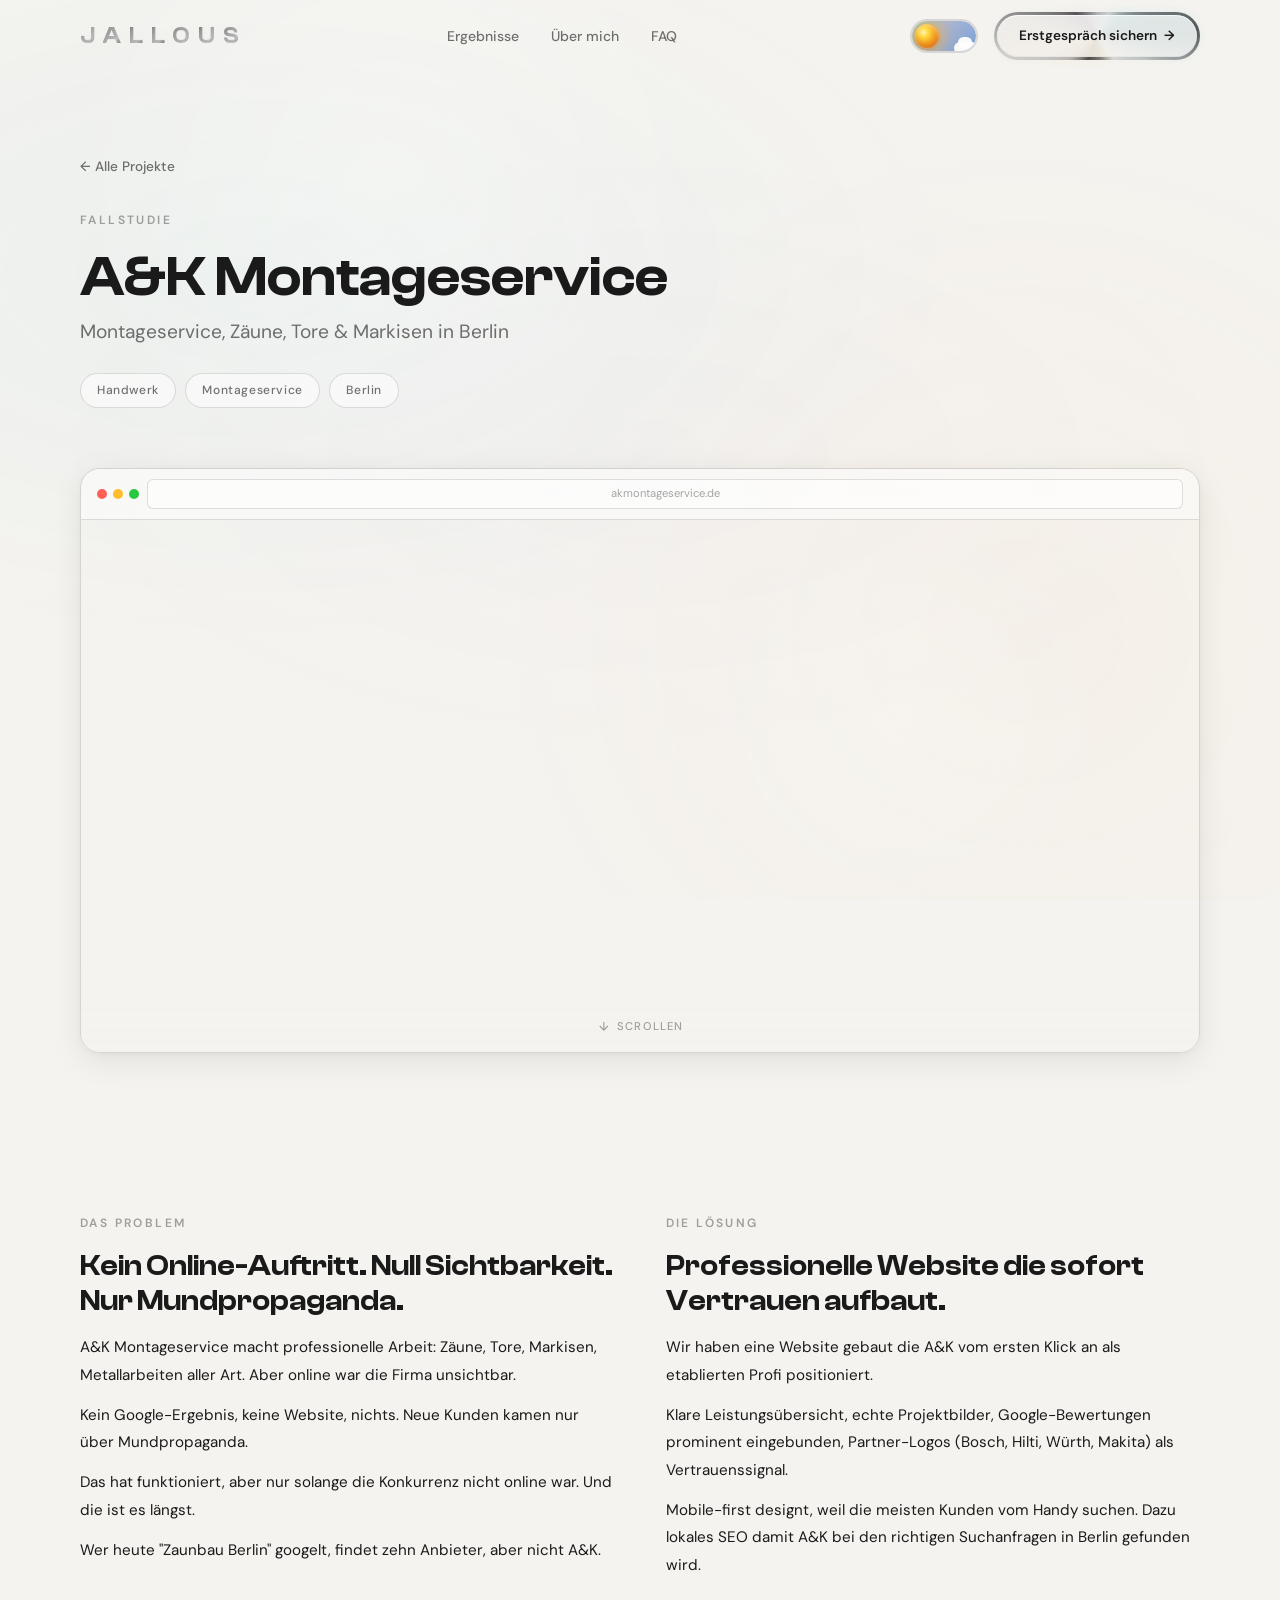
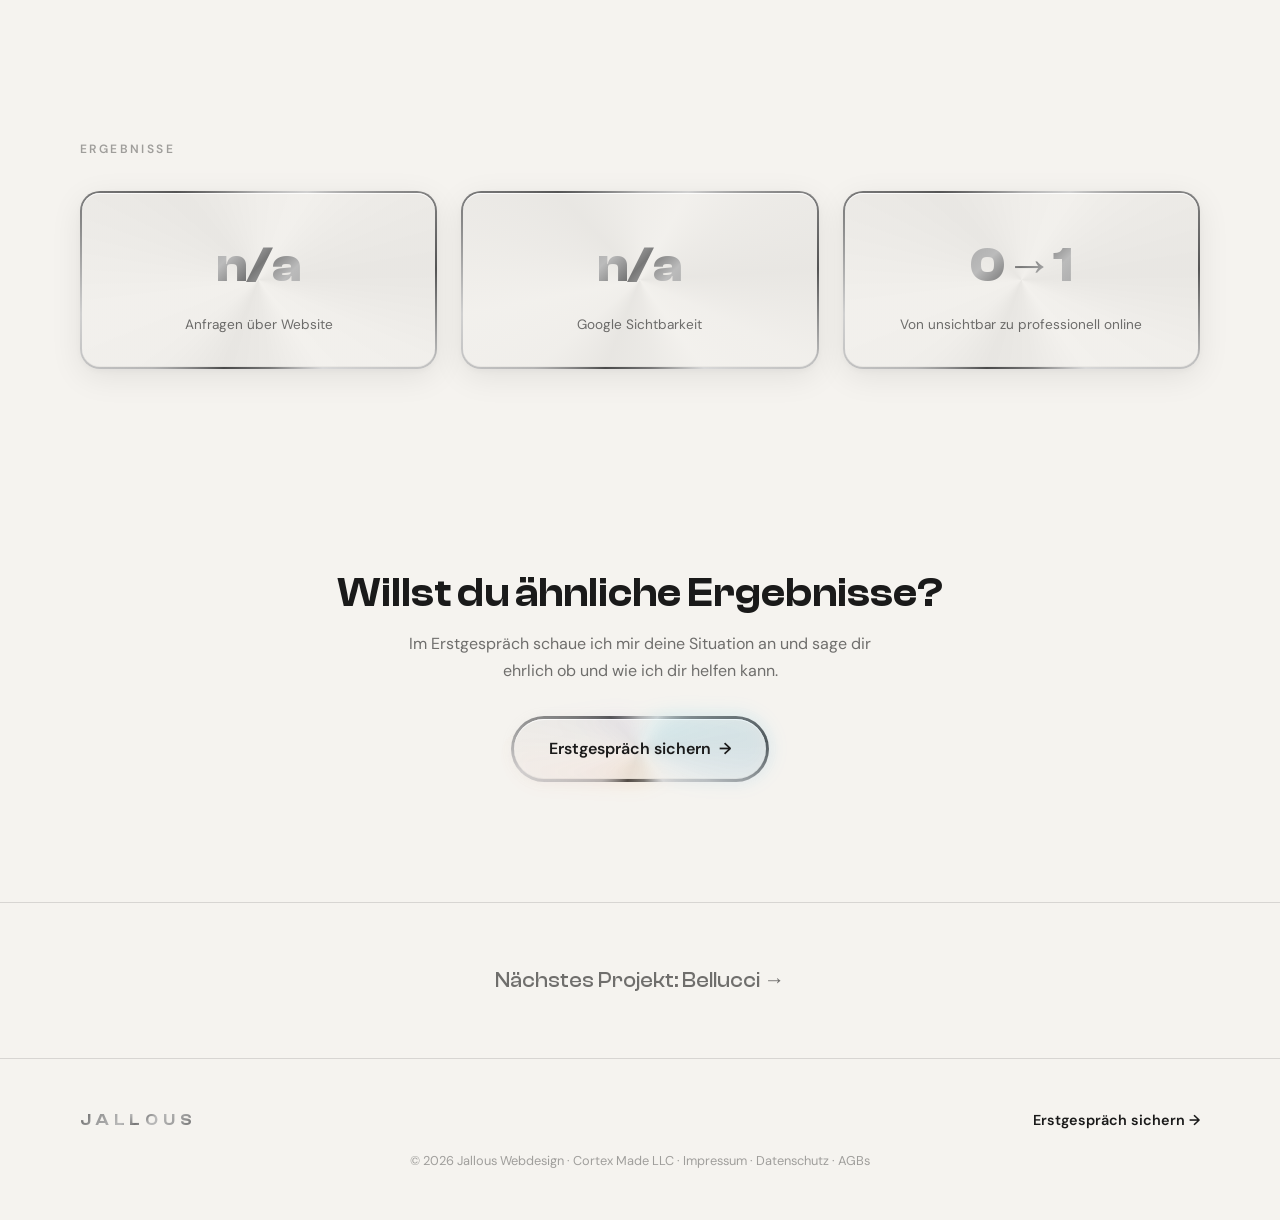
==== projekte/ak-montageservice.html @ bf0992ba "Improve project pages: chrome KPI cards, count-up animations, proof section, A&K project - Add chrom" ====
<!DOCTYPE html>
<html lang="de" data-theme="light">
<head>
<meta charset="UTF-8">
<meta name="viewport" content="width=device-width, initial-scale=1.0">
<title>A&K Montageservice — Fallstudie | Jallous Webdesign</title>
<meta name="description" content="Wie wir für einen Montageservice in Berlin eine professionelle Website gebaut haben die sofort Vertrauen aufbaut — Zäune, Tore & Markisen.">
<meta name="robots" content="index, follow">
<link rel="icon" type="image/png" sizes="64x64" href="../logos/favicon-64.png">
<link rel="icon" type="image/png" sizes="32x32" href="../logos/favicon-32.png">
<link rel="preconnect" href="https://fonts.googleapis.com">
<link rel="preconnect" href="https://fonts.gstatic.com" crossorigin>
<link href="https://fonts.googleapis.com/css2?family=DM+Sans:ital,opsz,wght@0,9..40,300;0,9..40,400;0,9..40,500;0,9..40,600;0,9..40,700;1,9..40,400&display=swap" rel="stylesheet">
<link rel="stylesheet" href="../css/shared.css">
<link rel="stylesheet" href="../css/projekt-detail.css">
</head>
<body>

<!-- NAVIGATION -->
<nav class="nav" id="nav">
  <div class="nav-inner">
    <a href="/" class="nav-logo"><span class="logo-letter">J</span><span class="logo-letter">A</span><span class="logo-letter">L</span><span class="logo-letter">L</span><span class="logo-letter">O</span><span class="logo-letter">U</span><span class="logo-letter">S</span></a>
    <ul class="nav-links" id="navLinks">
      <li><a href="/#ergebnisse" onclick="closeMenu()">Ergebnisse</a></li>
      <li><a href="/#ueber-mich" onclick="closeMenu()">Über mich</a></li>
      <li><a href="/#faq" onclick="closeMenu()">FAQ</a></li>
      <li><a href="/#bewerbung" class="nav-cta-mobile" onclick="closeMenu()">Erstgespräch sichern <span class="btn-arrow">→</span></a></li>
    </ul>
    <div class="nav-right">
      <button class="theme-toggle" id="themeToggle" aria-label="Farbschema wechseln">
        <span class="toggle-track"></span>
        <span class="toggle-clouds"></span>
        <span class="toggle-stars"></span>
        <span class="toggle-star-extra"></span>
        <span class="toggle-knob">
          <span class="toggle-crater"></span>
          <span class="toggle-crater"></span>
          <span class="toggle-crater"></span>
        </span>
      </button>
      <a href="/#bewerbung" class="nav-cta nav-cta-desktop">Erstgespräch sichern <span class="btn-arrow">→</span></a>
      <button class="nav-hamburger" id="navHamburger" aria-label="Menü öffnen">
        <span></span><span></span><span></span>
      </button>
    </div>
  </div>
</nav>

<!-- PROJEKT HERO -->
<section class="projekt-hero">
  <div class="container">
    <a href="/#ergebnisse" class="back-link">← Alle Projekte</a>
    <div class="section-label">FALLSTUDIE</div>
    <h1>A&K Montageservice</h1>
    <p class="projekt-subtitle">Montageservice, Zäune, Tore & Markisen in Berlin</p>
    <div class="projekt-meta">
      <span class="meta-tag">Handwerk</span>
      <span class="meta-tag">Montageservice</span>
      <span class="meta-tag">Berlin</span>
    </div>
  </div>
</section>

<!-- HERO IMAGE -->
<section class="projekt-image-hero">
  <div class="container">
    <div class="website-preview">
      <div class="preview-browser-bar">
        <div class="preview-dots">
          <span class="preview-dot"></span>
          <span class="preview-dot"></span>
          <span class="preview-dot"></span>
        </div>
        <div class="preview-url-bar">akmontageservice.de</div>
      </div>
      <div class="preview-iframe-wrap">
        <iframe src="https://www.akmontageservice.de/" sandbox="allow-scripts allow-same-origin" loading="lazy" title="A&K Montageservice Website Vorschau"></iframe>
      </div>
      <span class="preview-scroll-hint">
        <svg viewBox="0 0 24 24" fill="none" stroke="currentColor" stroke-width="2"><path d="M12 5v14M19 12l-7 7-7-7"/></svg>
        Scrollen
      </span>
    </div>

    <!-- Mobile: Screenshot + Tap to open -->
    <div class="website-preview-mobile" id="mobilePreview">
      <img src="../projects/projekt-11.webp" alt="A&K Montageservice Website Vorschau">
      <div class="preview-mobile-hint" id="mobileHint">
        <svg viewBox="0 0 24 24" fill="none" stroke="currentColor" stroke-width="2"><circle cx="12" cy="12" r="10"/><path d="M12 8v8M8 12h8"/></svg>
        <span>Website ansehen</span>
      </div>
    </div>
  </div>
</section>

<!-- Fullscreen Preview Modal -->
<div class="preview-modal" id="previewModal">
  <div class="preview-modal-bar">
    <div></div>
    <span class="preview-modal-url">akmontageservice.de</span>
    <button class="preview-modal-close" id="modalClose">✕</button>
  </div>
  <iframe id="modalIframe" sandbox="allow-scripts allow-same-origin" title="A&K Montageservice Website"></iframe>
</div>

<!-- CASE STUDY: PROBLEM & LÖSUNG -->
<section class="projekt-case-study">
  <div class="container">
    <div class="case-grid">
      <div class="case-block reveal">
        <div class="section-label">DAS PROBLEM</div>
        <h2>Kein Online-Auftritt. Null Sichtbarkeit. Nur Mundpropaganda.</h2>
        <p>A&K Montageservice macht professionelle Arbeit: Zäune, Tore, Markisen, Metallarbeiten aller Art. Aber online war die Firma unsichtbar.</p>
        <p>Kein Google-Ergebnis, keine Website, nichts. Neue Kunden kamen nur über Mundpropaganda.</p>
        <p>Das hat funktioniert, aber nur solange die Konkurrenz nicht online war. Und die ist es längst.</p>
        <p>Wer heute "Zaunbau Berlin" googelt, findet zehn Anbieter, aber nicht A&K.</p>
      </div>
      <div class="case-block reveal reveal-delay-1">
        <div class="section-label">DIE LÖSUNG</div>
        <h2>Professionelle Website die sofort Vertrauen aufbaut.</h2>
        <p>Wir haben eine Website gebaut die A&K vom ersten Klick an als etablierten Profi positioniert.</p>
        <p>Klare Leistungsübersicht, echte Projektbilder, Google-Bewertungen prominent eingebunden, Partner-Logos (Bosch, Hilti, Würth, Makita) als Vertrauenssignal.</p>
        <p>Mobile-first designt, weil die meisten Kunden vom Handy suchen. Dazu lokales SEO damit A&K bei den richtigen Suchanfragen in Berlin gefunden wird.</p>
      </div>
    </div>
  </div>
</section>

<!-- ERGEBNISSE / KPIs -->
<section class="projekt-results">
  <div class="container">
    <div class="section-label">ERGEBNISSE</div>
    <div class="results-grid">
      <div class="result-card glass reveal">
        <span class="result-number chrome-text">n/a</span>
        <span class="result-label">Anfragen über Website</span>
      </div>
      <div class="result-card glass reveal reveal-delay-1">
        <span class="result-number chrome-text">n/a</span>
        <span class="result-label">Google Sichtbarkeit</span>
      </div>
      <div class="result-card glass reveal reveal-delay-2">
        <span class="result-number chrome-text">0→1</span>
        <span class="result-label">Von unsichtbar zu professionell online</span>
      </div>
    </div>
  </div>
</section>

<!-- CTA -->
<section class="projekt-cta">
  <div class="container">
    <h2 class="reveal">Willst du ähnliche Ergebnisse?</h2>
    <p class="reveal reveal-delay-1">Im Erstgespräch schaue ich mir deine Situation an und sage dir ehrlich ob und wie ich dir helfen kann.</p>
    <a href="/#bewerbung" class="btn-primary reveal reveal-delay-2">Erstgespräch sichern <span class="btn-arrow">→</span></a>
  </div>
</section>

<!-- NÄCHSTES PROJEKT -->
<div class="projekt-nav">
  <div class="container">
    <a href="bellucci.html" class="projekt-nav-link">Nächstes Projekt: Bellucci →</a>
  </div>
</div>

<!-- FOOTER -->
<footer class="footer">
  <div class="container">
    <div class="footer-inner">
      <a href="/" class="footer-logo">JALLOUS</a>
      <a href="/#bewerbung" class="footer-cta">Erstgespräch sichern <span class="btn-arrow">→</span></a>
    </div>
    <div class="footer-legal">
      © 2026 Jallous Webdesign · Cortex Made LLC · <a href="#">Impressum</a> · <a href="#">Datenschutz</a> · <a href="#">AGBs</a>
    </div>
  </div>
</footer>

<script>
/* Mobile preview: show hint after 2s, open fullscreen modal on tap */
(function() {
  var hint = document.getElementById('mobileHint');
  var mobilePreview = document.getElementById('mobilePreview');
  var modal = document.getElementById('previewModal');
  var modalIframe = document.getElementById('modalIframe');
  var modalClose = document.getElementById('modalClose');
  var iframeSrc = 'https://www.akmontageservice.de/';

  if (hint) {
    setTimeout(function() {
      hint.classList.add('visible');
    }, 2000);
  }

  if (mobilePreview) {
    mobilePreview.addEventListener('click', function() {
      modalIframe.src = iframeSrc;
      modal.classList.add('active');
      document.body.style.overflow = 'hidden';
    });
  }

  if (modalClose) {
    modalClose.addEventListener('click', function() {
      modal.classList.remove('active');
      document.body.style.overflow = '';
      modalIframe.src = '';
    });
  }
})();
</script>
<script src="../js/shared.js"></script>
</body>
</html>
---- css/shared.css ----
/* ═══════════════════════════════════════════════
   CLASH DISPLAY FONT
   ═══════════════════════════════════════════════ */
@font-face {
  font-family: 'ClashDisplay';
  src: url('../ClashDisplay_Complete/Fonts/WEB/fonts/ClashDisplay-Variable.woff2') format('woff2');
  font-weight: 200 700;
  font-display: swap;
  font-style: normal;
}

/* ═══════════════════════════════════════════════
   LIQUID CHROME @PROPERTY (for animated conic-gradient)
   ═══════════════════════════════════════════════ */
@property --chrome-angle {
  syntax: '<angle>';
  initial-value: 0deg;
  inherits: false;
}

@keyframes chrome-border-rotate {
  0% { --chrome-angle: 0deg; }
  100% { --chrome-angle: 360deg; }
}

/* ═══════════════════════════════════════════════
   CSS CUSTOM PROPERTIES — LIGHT MODE (DEFAULT)
   ═══════════════════════════════════════════════ */
:root {
  --font-display: 'ClashDisplay', sans-serif;
  --font-body: 'DM Sans', sans-serif;

  --container-max: 1200px;
  --container-padding: clamp(20px, 5vw, 40px);
  --section-padding: clamp(80px, 12vw, 140px);
  --card-radius: 20px;
  --nav-height: 72px;

  --ease-out-expo: cubic-bezier(0.16, 1, 0.3, 1);

  /* Light mode colors */
  --bg-primary: #f5f3ef;
  --bg-secondary: #eceae5;
  --glass-bg: rgba(255,255,255,0.5);
  --glass-bg-hover: rgba(255,255,255,0.7);
  --glass-border: rgba(0,0,0,0.12);
  --glass-border-strong: rgba(0,0,0,0.22);
  --glass-shadow: rgba(0,0,0,0.06);
  --text-primary: #1a1a1a;
  --text-secondary: rgba(0,0,0,0.55);
  --text-muted: rgba(0,0,0,0.35);
  --chrome-gradient: linear-gradient(135deg, #444 0%, #888 20%, #bbb 40%, #666 50%, #bbb 60%, #888 80%, #444 100%);
  --chrome-text-gradient: linear-gradient(135deg, #555 0%, #999 20%, #bbb 40%, #777 50%, #bbb 60%, #999 80%, #555 100%);
  --blur-amount: 20px;
  --card-shadow: 0 8px 32px rgba(0,0,0,0.08), 0 2px 8px rgba(0,0,0,0.04);
  --card-shadow-hover: 0 16px 48px rgba(0,0,0,0.12), 0 4px 12px rgba(0,0,0,0.06);
  --inset-glow: inset 0 1px 0 rgba(255,255,255,0.8), inset 0 -1px 0 rgba(0,0,0,0.04);
  --theme-icon: "☀️";
  --progress-bg: rgba(0,0,0,0.08);
  --progress-fill: linear-gradient(90deg, #555, #999);
  --faq-hover: rgba(0,0,0,0.02);
}

/* ═══════════════════════════════════════════════
   DARK MODE
   ═══════════════════════════════════════════════ */
[data-theme="dark"] {
  --bg-primary: #0a0a0a;
  --bg-secondary: #111;
  --glass-bg: rgba(255,255,255,0.05);
  --glass-bg-hover: rgba(255,255,255,0.09);
  --glass-border: rgba(255,255,255,0.1);
  --glass-border-strong: rgba(255,255,255,0.18);
  --glass-shadow: rgba(0,0,0,0.3);
  --text-primary: #e8e8e8;
  --text-secondary: rgba(255,255,255,0.5);
  --text-muted: rgba(255,255,255,0.45);
  --chrome-gradient: linear-gradient(135deg, #2a2a2a 0%, #555 15%, #888 25%, #ccc 35%, #fff 50%, #ccc 65%, #888 75%, #555 85%, #2a2a2a 100%);
  --chrome-text-gradient: linear-gradient(135deg, #666 0%, #ccc 20%, #fff 40%, #999 50%, #fff 60%, #ccc 80%, #666 100%);
  --blur-amount: 24px;
  --card-shadow: 0 8px 32px rgba(0,0,0,0.4), 0 2px 8px rgba(0,0,0,0.2);
  --card-shadow-hover: 0 16px 48px rgba(0,0,0,0.5), 0 4px 12px rgba(0,0,0,0.3);
  --inset-glow: inset 0 1px 0 rgba(255,255,255,0.08), inset 0 -1px 0 rgba(0,0,0,0.2);
  --progress-bg: rgba(255,255,255,0.08);
  --progress-fill: linear-gradient(90deg, #888, #ddd);
  --faq-hover: rgba(255,255,255,0.02);
}

@media (prefers-color-scheme: dark) {
  html:not([data-theme="light"]) {
    --bg-primary: #0a0a0a;
    --bg-secondary: #111;
    --glass-bg: rgba(255,255,255,0.05);
    --glass-bg-hover: rgba(255,255,255,0.09);
    --glass-border: rgba(255,255,255,0.1);
    --glass-border-strong: rgba(255,255,255,0.18);
    --glass-shadow: rgba(0,0,0,0.3);
    --text-primary: #e8e8e8;
    --text-secondary: rgba(255,255,255,0.5);
    --text-muted: rgba(255,255,255,0.45);
      --chrome-gradient: linear-gradient(135deg, #2a2a2a 0%, #555 15%, #888 25%, #ccc 35%, #fff 50%, #ccc 65%, #888 75%, #555 85%, #2a2a2a 100%);
    --chrome-text-gradient: linear-gradient(135deg, #666 0%, #ccc 20%, #fff 40%, #999 50%, #fff 60%, #ccc 80%, #666 100%);
    --blur-amount: 24px;
    --card-shadow: 0 8px 32px rgba(0,0,0,0.4), 0 2px 8px rgba(0,0,0,0.2);
    --card-shadow-hover: 0 16px 48px rgba(0,0,0,0.5), 0 4px 12px rgba(0,0,0,0.3);
    --inset-glow: inset 0 1px 0 rgba(255,255,255,0.08), inset 0 -1px 0 rgba(0,0,0,0.2);
    --progress-bg: rgba(255,255,255,0.08);
    --progress-fill: linear-gradient(90deg, #888, #ddd);
    --faq-hover: rgba(255,255,255,0.02);
  }
}

/* ═══════════════════════════════════════════════
   RESET & BASE
   ═══════════════════════════════════════════════ */
*, *::before, *::after { box-sizing: border-box; margin: 0; padding: 0; }

html {
  scroll-behavior: smooth;
  -webkit-text-size-adjust: 100%;
}

@media (prefers-reduced-motion: reduce) {
  html { scroll-behavior: auto; }
  /* Only disable scroll-reveal transitions, keep decorative animations */
  .reveal {
    transition-duration: 0.01ms !important;
  }
}

body {
  font-family: var(--font-body);
  font-weight: 400;
  font-size: 1rem;
  line-height: 1.7;
  color: var(--text-primary);
  background: var(--bg-primary);
  overflow-x: hidden;
  -webkit-font-smoothing: antialiased;
  -moz-osx-font-smoothing: grayscale;
}

/* ═══════════════════════════════════════════════
   BACKGROUND TEXTURE — Soft 3D Organic Waves
   ═══════════════════════════════════════════════ */
body::before {
  content: '';
  position: fixed;
  inset: 0;
  z-index: -2;
  background:
    radial-gradient(ellipse 80% 60% at 20% 30%, rgba(0,180,220,0.04) 0%, transparent 70%),
    radial-gradient(ellipse 60% 80% at 80% 70%, rgba(255,160,50,0.03) 0%, transparent 70%),
    radial-gradient(ellipse 70% 50% at 50% 50%, rgba(180,140,255,0.02) 0%, transparent 70%);
  pointer-events: none;
}

body::after {
  content: '';
  position: fixed;
  inset: 0;
  z-index: -1;
  background:
    radial-gradient(circle 600px at 30% 20%, rgba(255,255,255,0.3) 0%, transparent 60%),
    radial-gradient(circle 400px at 70% 80%, rgba(255,255,255,0.2) 0%, transparent 60%);
  pointer-events: none;
}

[data-theme="dark"] body::before {
  background:
    radial-gradient(ellipse 80% 60% at 20% 30%, rgba(0,212,255,0.06) 0%, transparent 70%),
    radial-gradient(ellipse 60% 80% at 80% 70%, rgba(255,140,0,0.04) 0%, transparent 70%),
    radial-gradient(ellipse 70% 50% at 50% 50%, rgba(0,255,170,0.02) 0%, transparent 70%);
}

[data-theme="dark"] body::after {
  background:
    radial-gradient(circle 500px at 30% 20%, rgba(255,255,255,0.01) 0%, transparent 60%),
    radial-gradient(circle 300px at 70% 80%, rgba(255,255,255,0.008) 0%, transparent 60%);
}

/* ═══════════════════════════════════════════════
   UTILITY CLASSES
   ═══════════════════════════════════════════════ */
.container {
  max-width: var(--container-max);
  margin: 0 auto;
  padding: 0 var(--container-padding);
  width: 100%;
}

.section-label {
  font-family: var(--font-body);
  font-size: 0.75rem;
  font-weight: 600;
  letter-spacing: 0.2em;
  text-transform: uppercase;
  color: var(--text-muted);
  margin-bottom: 1rem;
}

.section-headline {
  font-family: var(--font-display);
  font-weight: 600;
  font-size: clamp(1.8rem, 4vw, 3rem);
  line-height: 1.15;
  color: var(--text-primary);
  margin-bottom: 1.5rem;
}

/* ═══════════════════════════════════════════════
   GLASS ELEMENTS
   ═══════════════════════════════════════════════ */
.glass {
  background: var(--glass-bg);
  backdrop-filter: blur(var(--blur-amount));
  -webkit-backdrop-filter: blur(var(--blur-amount));
  border: 2px solid var(--glass-border);
  border-radius: var(--card-radius);
  box-shadow: var(--card-shadow), var(--inset-glow);
  position: relative;
  overflow: hidden;
}

.glass:hover {
  background: var(--glass-bg-hover);
  border-color: var(--glass-border-strong);
  box-shadow: var(--card-shadow-hover), var(--inset-glow);
}


/* Chrome text gradient */
.chrome-text {
  background: var(--chrome-text-gradient);
  -webkit-background-clip: text;
  -webkit-text-fill-color: transparent;
  background-clip: text;
}

/* ═══════════════════════════════════════════════
   SCROLL ANIMATIONS
   ═══════════════════════════════════════════════ */
.reveal {
  opacity: 0;
  transform: translateY(30px);
  transition: opacity 0.7s var(--ease-out-expo), transform 0.7s var(--ease-out-expo);
}

.reveal.visible {
  opacity: 1;
  transform: translateY(0);
}

.reveal-delay-1 { transition-delay: 0.1s; }
.reveal-delay-2 { transition-delay: 0.2s; }
.reveal-delay-3 { transition-delay: 0.3s; }
.reveal-delay-4 { transition-delay: 0.4s; }
.reveal-delay-5 { transition-delay: 0.5s; }

/* ═══════════════════════════════════════════════
   NAVIGATION
   ═══════════════════════════════════════════════ */
.nav {
  position: fixed;
  top: 0;
  left: 0;
  right: 0;
  z-index: 1000;
  height: var(--nav-height);
  display: flex;
  align-items: center;
  transition: background 0.3s, border-color 0.3s, backdrop-filter 0.3s;
}

.nav.scrolled {
  background: var(--glass-bg);
  backdrop-filter: blur(var(--blur-amount));
  -webkit-backdrop-filter: blur(var(--blur-amount));
  border-bottom: 1px solid var(--glass-border);
  box-shadow: 0 2px 20px var(--glass-shadow);
}

.nav-inner {
  max-width: var(--container-max);
  margin: 0 auto;
  padding: 0 var(--container-padding);
  width: 100%;
  display: flex;
  align-items: center;
  justify-content: space-between;
}

.nav-logo {
  font-family: var(--font-display);
  font-weight: 600;
  font-size: 1.4rem;
  letter-spacing: 0.35em;
  text-decoration: none;
  flex-shrink: 0;
  transition: transform 0.4s ease, filter 0.4s ease;
}

.nav-logo:hover {
  transform: scale(1.05);
}

.logo-letter {
  display: inline-block;
  background: var(--chrome-text-gradient);
  -webkit-background-clip: text;
  -webkit-text-fill-color: transparent;
  background-clip: text;
  background-size: 200% 100%;
  animation: letter-reveal 0.6s ease forwards, logo-shimmer 6s ease-in-out infinite;
  opacity: 0;
  transition: filter 0.4s ease;
}

.nav-logo:hover .logo-letter {
  filter: contrast(1.5) brightness(0.7);
}

.logo-letter:nth-child(1) { animation-delay: 0.1s, 0s; }
.logo-letter:nth-child(2) { animation-delay: 0.15s, 0s; }
.logo-letter:nth-child(3) { animation-delay: 0.2s, 0s; }
.logo-letter:nth-child(4) { animation-delay: 0.25s, 0s; }
.logo-letter:nth-child(5) { animation-delay: 0.3s, 0s; }
.logo-letter:nth-child(6) { animation-delay: 0.35s, 0s; }
.logo-letter:nth-child(7) { animation-delay: 0.4s, 0s; }

@keyframes letter-reveal {
  to {
    opacity: 1;
  }
}

@keyframes logo-shimmer {
  0%, 100% {
    background-position: 0% 50%;
  }
  50% {
    background-position: 100% 50%;
  }
}

.nav-links {
  display: flex;
  align-items: center;
  gap: 2rem;
  list-style: none;
}

.nav-links a {
  font-size: 0.875rem;
  font-weight: 500;
  color: var(--text-secondary);
  text-decoration: none;
  transition: color 0.3s;
  white-space: nowrap;
}

.nav-links a:hover {
  color: var(--text-primary);
}

.nav-right {
  display: flex;
  align-items: center;
  gap: 1rem;
  flex-shrink: 0;
}

/* ── Day/Night Scene Toggle ── */
.theme-toggle {
  position: relative;
  width: 68px;
  height: 34px;
  border-radius: 999px;
  border: 2px solid rgba(0,0,0,0.1);
  cursor: pointer;
  overflow: hidden;
  padding: 0;
  flex-shrink: 0;
  transition: border-color 0.5s;
}

/* Track background — day sky */
.theme-toggle .toggle-track {
  position: absolute;
  inset: 0;
  border-radius: 999px;
  background: linear-gradient(135deg, #87CEEB 0%, #a8b8d8 40%, #7b9fd4 100%);
  transition: background 0.5s ease;
}

[data-theme="dark"] .theme-toggle .toggle-track {
  background: linear-gradient(135deg, #1a1a2e 0%, #16213e 50%, #0f0f23 100%);
}

[data-theme="dark"] .theme-toggle {
  border-color: rgba(255,255,255,0.1);
}

/* Clouds (day) — peeking from bottom-right */
.theme-toggle .toggle-clouds {
  position: absolute;
  right: -2px;
  bottom: -3px;
  width: 30px;
  height: 18px;
  opacity: 1;
  transition: opacity 0.4s, transform 0.4s;
}

.theme-toggle .toggle-clouds::before,
.theme-toggle .toggle-clouds::after {
  content: '';
  position: absolute;
  background: rgba(255,255,255,0.95);
  border-radius: 999px;
}

/* Main cloud body */
.theme-toggle .toggle-clouds::before {
  width: 24px;
  height: 12px;
  bottom: 0;
  right: 0;
}

/* Cloud bump on top */
.theme-toggle .toggle-clouds::after {
  width: 14px;
  height: 11px;
  bottom: 6px;
  right: 6px;
}

[data-theme="dark"] .theme-toggle .toggle-clouds {
  opacity: 0;
  transform: translateY(6px);
}

/* Stars (night) */
.theme-toggle .toggle-stars {
  position: absolute;
  left: 8px;
  top: 50%;
  transform: translateY(-50%);
  width: 20px;
  height: 20px;
  opacity: 0;
  transition: opacity 0.4s 0.1s;
}

.theme-toggle .toggle-stars::before,
.theme-toggle .toggle-stars::after {
  content: '✦';
  position: absolute;
  color: rgba(255,255,255,0.85);
  font-size: 6px;
  line-height: 1;
  text-shadow: 0 0 4px rgba(255,255,255,0.6);
}

.theme-toggle .toggle-stars::before {
  top: 2px;
  left: 2px;
  font-size: 7px;
  text-shadow: 0 0 6px rgba(255,255,255,0.7);
}

.theme-toggle .toggle-stars::after {
  bottom: 2px;
  left: 10px;
  font-size: 5px;
}

/* Extra stars */
.theme-toggle .toggle-star-extra {
  position: absolute;
  width: 3px;
  height: 3px;
  background: rgba(255,255,255,0.7);
  border-radius: 50%;
  opacity: 0;
  transition: opacity 0.4s 0.2s;
  box-shadow: 0 0 4px 1px rgba(255,255,255,0.15);
  left: 16px;
  top: 6px;
}

[data-theme="dark"] .theme-toggle .toggle-stars,
[data-theme="dark"] .theme-toggle .toggle-star-extra {
  opacity: 1;
}

/* Knob — sun/moon */
.theme-toggle .toggle-knob {
  position: absolute;
  top: 3px;
  left: 3px;
  width: 24px;
  height: 24px;
  border-radius: 50%;
  background: radial-gradient(circle at 35% 35%,
    #fff5c0 0%,
    #ffdc40 20%,
    #f5a623 50%,
    #e87a1e 80%,
    #d4621a 100%
  );
  box-shadow:
    0 0 12px 4px rgba(255,180,40,0.5),
    0 0 24px 8px rgba(255,140,0,0.2),
    0 2px 4px rgba(0,0,0,0.15),
    inset 0 -3px 6px rgba(200,80,0,0.3),
    inset 0 2px 4px rgba(255,240,180,0.6);
  transition: transform 0.5s cubic-bezier(0.68,-0.15,0.27,1.15),
              background 0.4s,
              box-shadow 0.4s;
  z-index: 2;
}

/* Moon state */
[data-theme="dark"] .theme-toggle .toggle-knob {
  transform: translateX(34px);
  background: linear-gradient(145deg, #e0e0e0 0%, #c0c0c0 50%, #a0a0a0 100%);
  box-shadow:
    0 0 10px 3px rgba(220,220,240,0.25),
    0 0 20px 6px rgba(200,200,230,0.12),
    0 2px 4px rgba(0,0,0,0.3),
    inset 0 -2px 4px rgba(100,100,100,0.3);
}

/* Moon craters */
.theme-toggle .toggle-crater {
  position: absolute;
  border-radius: 50%;
  background: rgba(0,0,0,0.08);
  opacity: 0;
  transition: opacity 0.4s 0.15s;
}

.theme-toggle .toggle-crater:nth-child(1) {
  width: 6px; height: 6px; top: 6px; right: 5px;
}

.theme-toggle .toggle-crater:nth-child(2) {
  width: 4px; height: 4px; bottom: 5px; left: 7px;
}

.theme-toggle .toggle-crater:nth-child(3) {
  width: 3px; height: 3px; top: 12px; left: 5px;
}

[data-theme="dark"] .theme-toggle .toggle-crater {
  opacity: 1;
  background: rgba(0,0,0,0.12);
}

/* ── Nav CTA — same liquid chrome, smaller ── */
.nav-cta {
  display: inline-flex;
  align-items: center;
  gap: 0.4rem;
  padding: 0.6rem 1.4rem;
  font-family: var(--font-body);
  font-size: 0.85rem;
  font-weight: 600;
  color: var(--text-primary);
  text-decoration: none;
  border-radius: 999px;
  position: relative;
  backdrop-filter: blur(12px);
  -webkit-backdrop-filter: blur(12px);
  white-space: nowrap;
  z-index: 1;
  transition: transform 0.3s var(--ease-out-expo), box-shadow 0.3s;

  border: 3px solid transparent;
  background:
    linear-gradient(
      rgba(245,243,239,0.92),
      rgba(245,243,239,0.92)
    ) padding-box,
    conic-gradient(
      from var(--chrome-angle),
      #b0b0b0 0%, #d0d0d0 8%, #8a8a8a 16%, #555 24%,
      #c0c0c0 32%, #d8d8d8 40%, #777 48%, #4a4a4a 56%,
      #b5b5b5 64%, #d0d0d0 72%, #888 80%, #555 88%, #b0b0b0 100%
    ) border-box;
  animation: chrome-border-rotate 3s linear infinite;
  box-shadow: var(--inset-glow), 0 0 8px rgba(180,180,180, 0.06);
}

/* Prismatic glow */
.nav-cta::before {
  content: '';
  position: absolute;
  inset: -4px;
  border-radius: 999px;
  background: conic-gradient(
    from var(--chrome-angle),
    transparent 0deg, rgba(0,200,255,0.15) 50deg, transparent 140deg,
    rgba(255,140,0,0.12) 190deg, transparent 280deg,
    rgba(130,100,255,0.1) 330deg, transparent 360deg
  );
  animation: chrome-border-rotate 3s linear infinite;
  filter: blur(6px);
  opacity: 0.45;
  pointer-events: none;
  z-index: -1;
}

.nav-cta:hover {
  transform: translateY(-1px);
  box-shadow: var(--inset-glow), 0 0 16px rgba(200,200,200, 0.1);
}

.nav-cta:hover::before { opacity: 0.7; }

[data-theme="dark"] .nav-cta {
  background:
    linear-gradient(
      rgba(14,14,14,0.95),
      rgba(14,14,14,0.95)
    ) padding-box,
    conic-gradient(
      from var(--chrome-angle),
      #222 0%, #fafafa 8%, #888 16%, #444 24%,
      #ddd 32%, #fff 40%, #777 48%, #333 56%,
      #ccc 64%, #fff 72%, #888 80%, #444 88%, #222 100%
    ) border-box;
}

[data-theme="dark"] .nav-cta::before { opacity: 0.6; }

/* Mobile hamburger */
.nav-hamburger {
  display: none;
  background: none;
  border: none;
  cursor: pointer;
  padding: 0.5rem;
  flex-direction: column;
  gap: 5px;
}

.nav-hamburger span {
  display: block;
  width: 22px;
  height: 2px;
  background: var(--text-primary);
  border-radius: 2px;
  transition: transform 0.3s, opacity 0.3s;
}

.nav-hamburger.active span:nth-child(1) {
  transform: translateY(7px) rotate(45deg);
}

.nav-hamburger.active span:nth-child(2) {
  opacity: 0;
}

.nav-hamburger.active span:nth-child(3) {
  transform: translateY(-7px) rotate(-45deg);
}

@media (max-width: 768px) {
  .nav-links {
    position: fixed;
    top: var(--nav-height);
    left: 0;
    right: 0;
    bottom: 0;
    background: var(--bg-primary);
    border-top: 1px solid var(--glass-border);
    flex-direction: column;
    padding: 2rem 1.5rem;
    gap: 0.5rem;
    align-items: center;
    justify-content: center;
    opacity: 0;
    pointer-events: none;
    transition: opacity 0.3s ease;
    z-index: 999;
  }

  .nav-links.open {
    opacity: 1;
    pointer-events: auto;
  }

  .nav-links a {
    font-family: var(--font-display);
    font-size: clamp(2rem, 8vw, 3rem);
    font-weight: 500;
    padding: 0.6rem 0;
    color: var(--text-primary);
  }

  .nav-hamburger {
    display: flex;
  }

  .nav-cta-desktop {
    display: none;
  }

  .theme-toggle {
    width: 56px;
    height: 28px;
  }

  .theme-toggle .toggle-knob {
    width: 20px;
    height: 20px;
    top: 2px;
    left: 2px;
  }

  [data-theme="dark"] .theme-toggle .toggle-knob {
    transform: translateX(28px);
  }

  .theme-toggle .toggle-clouds {
    right: -2px;
    bottom: -2px;
    width: 24px;
    height: 14px;
  }

  .theme-toggle .toggle-clouds::before {
    width: 20px;
    height: 10px;
  }

  .theme-toggle .toggle-clouds::after {
    width: 11px;
    height: 9px;
    bottom: 5px;
    right: 5px;
  }

  .nav-links .nav-cta-mobile {
    display: inline-flex;
    align-items: center;
    gap: 0.4rem;
    padding: 1rem 2.5rem;
    margin-top: 1.5rem;
    font-family: var(--font-body);
    font-size: 1.1rem;
    font-weight: 600;
    color: var(--text-primary);
    text-decoration: none;
    border-radius: 999px;
    border: 3px solid transparent;
    background:
      linear-gradient(rgba(245,243,239,0.92), rgba(245,243,239,0.92)) padding-box,
      conic-gradient(
        from var(--chrome-angle),
        #b0b0b0 0%, #d0d0d0 8%, #8a8a8a 16%, #555 24%,
        #c0c0c0 32%, #d8d8d8 40%, #777 48%, #4a4a4a 56%,
        #b5b5b5 64%, #d0d0d0 72%, #888 80%, #555 88%, #b0b0b0 100%
      ) border-box;
    animation: chrome-border-rotate 3s linear infinite;
    position: relative;
    z-index: 1;
  }

  [data-theme="dark"] .nav-links .nav-cta-mobile {
    background:
      linear-gradient(rgba(14,14,14,0.95), rgba(14,14,14,0.95)) padding-box,
      conic-gradient(
        from var(--chrome-angle),
        #222 0%, #fafafa 8%, #888 16%, #444 24%,
        #ddd 32%, #fff 40%, #777 48%, #333 56%,
        #ccc 64%, #fff 72%, #888 80%, #444 88%, #222 100%
      ) border-box;
  }
}

@media (min-width: 769px) {
  .nav-cta-mobile {
    display: none !important;
  }
}

/* ═══════════════════════════════════════════════
   BUTTONS
   ═══════════════════════════════════════════════ */
/* ── Liquid Chrome Button ──────────────────────
   Uses padding-box/border-box trick for clean gradient border.
   ::before = blurred prismatic glow behind the border.
   ──────────────────────────────────────────────── */
.btn-primary {
  position: relative;
  display: inline-flex;
  align-items: center;
  gap: 0.5rem;
  padding: 1rem 2.2rem;
  font-family: var(--font-body);
  font-size: 1rem;
  font-weight: 600;
  color: var(--text-primary);
  text-decoration: none;
  border-radius: 999px;
  cursor: pointer;
  z-index: 1;
  transition: transform 0.3s var(--ease-out-expo), box-shadow 0.3s;

  /* Transparent border reveals the conic-gradient underneath */
  border: 3.5px solid transparent;

  /* Near-opaque inner fill hides gradient in center, border stays chrome */
  background:
    linear-gradient(
      rgba(245,243,239,0.92),
      rgba(245,243,239,0.92)
    ) padding-box,
    conic-gradient(
      from var(--chrome-angle),
      #b0b0b0 0%,
      #d0d0d0 8%,
      #8a8a8a 16%,
      #555    24%,
      #c0c0c0 32%,
      #d8d8d8 40%,
      #777    48%,
      #4a4a4a 56%,
      #b5b5b5 64%,
      #d0d0d0 72%,
      #888    80%,
      #555    88%,
      #b0b0b0 100%
    ) border-box;

  animation: chrome-border-rotate 3s linear infinite;

  box-shadow:
    var(--inset-glow),
    0 0 12px rgba(180,180,180, 0.08),
    0 0 4px rgba(255,255,255, 0.05);
  backdrop-filter: blur(16px);
  -webkit-backdrop-filter: blur(16px);
}

/* ── Prismatic glow aura ── */
.btn-primary::before {
  content: '';
  position: absolute;
  inset: -6px;
  border-radius: 999px;
  background: conic-gradient(
    from var(--chrome-angle),
    transparent 0deg,
    rgba(0,200,255,0.2) 50deg,
    rgba(0,160,255,0.12) 100deg,
    transparent 140deg,
    rgba(255,140,0,0.18) 190deg,
    rgba(255,80,40,0.1) 240deg,
    transparent 280deg,
    rgba(130,100,255,0.12) 330deg,
    transparent 360deg
  );
  animation: chrome-border-rotate 3s linear infinite;
  filter: blur(10px);
  opacity: 0.55;
  pointer-events: none;
  z-index: -1;
}

.btn-primary:hover {
  transform: translateY(-2px);
  box-shadow:
    var(--inset-glow),
    0 0 24px rgba(200,200,200, 0.15),
    0 8px 30px rgba(0,0,0,0.1);
}

.btn-primary:hover::before {
  opacity: 0.85;
}

/* ── Dark mode: more contrast in chrome ── */
[data-theme="dark"] .btn-primary {
  background:
    linear-gradient(
      rgba(14,14,14,0.95),
      rgba(14,14,14,0.95)
    ) padding-box,
    conic-gradient(
      from var(--chrome-angle),
      #222 0%,
      #fafafa 8%,
      #888 16%,
      #444 24%,
      #ddd 32%,
      #fff 40%,
      #777 48%,
      #333 56%,
      #ccc 64%,
      #fff 72%,
      #888 80%,
      #444 88%,
      #222 100%
    ) border-box;
  box-shadow:
    var(--inset-glow),
    0 0 16px rgba(255,255,255, 0.06),
    0 0 4px rgba(255,255,255, 0.03);
}

[data-theme="dark"] .btn-primary::before {
  opacity: 0.7;
}

[data-theme="dark"] .btn-primary:hover {
  box-shadow:
    var(--inset-glow),
    0 0 30px rgba(255,255,255, 0.12),
    0 8px 30px rgba(0,0,0,0.3);
}

.btn-secondary {
  display: inline-flex;
  align-items: center;
  gap: 0.5rem;
  padding: 1rem 2.2rem;
  font-family: var(--font-body);
  font-size: 1rem;
  font-weight: 500;
  color: var(--text-secondary);
  text-decoration: none;
  border-radius: 999px;
  border: 1.5px solid var(--glass-border);
  background: transparent;
  cursor: pointer;
  transition: color 0.3s, border-color 0.3s;
}

.btn-secondary:hover {
  color: var(--text-primary);
  border-color: var(--glass-border-strong);
}

[data-theme="dark"] .btn-secondary {
  border-color: rgba(255,255,255,0.35);
  color: rgba(255,255,255,0.75);
}

[data-theme="dark"] .btn-secondary:hover {
  border-color: rgba(255,255,255,0.5);
  color: #fff;
}

/* ═══════════════════════════════════════════════
   PORTFOLIO SECTION
   ═══════════════════════════════════════════════ */
.portfolio-section {
  padding: var(--section-padding) 0;
}

.portfolio-featured {
  display: grid;
  grid-template-columns: 1fr;
  gap: 2rem;
  margin-top: 3rem;
}

.featured-card {
  padding: 0;
  overflow: hidden;
  transition: transform 0.3s var(--ease-out-expo), box-shadow 0.3s;
}

.featured-card:hover {
  transform: translateY(-4px);
}

.featured-image {
  height: 280px;
  position: relative;
  overflow: hidden;
}

.featured-image img {
  width: 100%;
  height: 100%;
  object-fit: cover;
  display: block;
}

a.featured-card,
a.portfolio-card {
  text-decoration: none;
  color: inherit;
  display: block;
}

.portfolio-card {
  padding: 0;
  overflow: hidden;
}

.portfolio-card > img {
  width: 100%;
  height: 160px;
  object-fit: cover;
  display: block;
}

.portfolio-card > div {
  padding: 1.5rem;
}

.featured-content {
  padding: 2rem 2.5rem 2.5rem;
}

.featured-content h3 {
  font-family: var(--font-display);
  font-weight: 600;
  font-size: 1.5rem;
  color: var(--text-primary);
  margin-bottom: 0.3rem;
}

.featured-content .featured-subtitle {
  font-size: 0.9rem;
  color: var(--text-muted);
  margin-bottom: 1.2rem;
}

.featured-detail {
  margin-bottom: 1rem;
}

.featured-detail strong {
  font-weight: 600;
  color: var(--text-primary);
  display: block;
  margin-bottom: 0.3rem;
  font-size: 0.9rem;
}

.featured-detail p {
  font-size: 0.9rem;
  color: var(--text-secondary);
  line-height: 1.6;
}

.featured-result {
  display: inline-block;
  padding: 0.5rem 1.2rem;
  border-radius: 999px;
  font-size: 0.85rem;
  font-weight: 600;
  margin-top: 0.5rem;
  background: var(--glass-bg);
  border: 1.5px solid var(--glass-border);
}

.featured-result .chrome-text {
  font-weight: 700;
}

@media (min-width: 769px) {
  .portfolio-featured {
    grid-template-columns: repeat(2, 1fr);
  }
}

/* Smaller portfolio cards */
.portfolio-grid {
  display: grid;
  grid-template-columns: repeat(auto-fit, minmax(220px, 1fr));
  gap: 1.2rem;
  margin-top: 2rem;
}

.portfolio-card {
  transition: transform 0.3s var(--ease-out-expo), background 0.3s, border-color 0.3s, box-shadow 0.3s;
}

.portfolio-card:hover {
  transform: translateY(-3px);
}

.portfolio-card h4 {
  font-family: var(--font-display);
  font-weight: 600;
  font-size: 1.05rem;
  color: var(--text-primary);
  margin-bottom: 0.5rem;
}

.portfolio-card p {
  font-size: 0.85rem;
  color: var(--text-secondary);
  line-height: 1.6;
  margin-bottom: 0.8rem;
}

.portfolio-link {
  font-size: 0.8rem;
  color: var(--text-muted);
  text-decoration: none;
  font-weight: 500;
  transition: color 0.3s;
  display: inline-block;
  margin-top: 0.5rem;
}

.portfolio-card:hover .portfolio-link,
.featured-card:hover .portfolio-link {
  color: var(--text-primary);
}

/* ═══════════════════════════════════════════════
   FOOTER
   ═══════════════════════════════════════════════ */
.footer {
  padding: 3rem 0;
  border-top: 1px solid var(--glass-border);
}

.footer-inner {
  display: flex;
  justify-content: space-between;
  align-items: center;
  flex-wrap: wrap;
  gap: 1.5rem;
}

.footer-logo {
  font-family: var(--font-display);
  font-weight: 600;
  font-size: 1rem;
  letter-spacing: 0.3em;
  background: var(--chrome-text-gradient);
  -webkit-background-clip: text;
  -webkit-text-fill-color: transparent;
  background-clip: text;
  text-decoration: none;
}

.footer-cta {
  font-size: 0.9rem;
  font-weight: 600;
  color: var(--text-primary);
  text-decoration: none;
  transition: color 0.3s;
}

.footer-cta:hover {
  color: var(--text-secondary);
}

.footer-legal {
  width: 100%;
  text-align: center;
  font-size: 0.8rem;
  color: var(--text-muted);
  margin-top: 1rem;
}

.footer-legal a {
  color: var(--text-muted);
  text-decoration: none;
  transition: color 0.3s;
}

.footer-legal a:hover {
  color: var(--text-secondary);
}

/* ═══════════════════════════════════════════════
   RESPONSIVE REFINEMENTS (shared components)
   ═══════════════════════════════════════════════ */
@media (max-width: 480px) {
  .btn-primary,
  .btn-secondary {
    width: 100%;
    justify-content: center;
    padding: 0.85rem 1.5rem;
    font-size: 0.9rem;
  }
}

@media (max-width: 768px) {
  .section-headline {
    font-size: clamp(1.5rem, 5vw, 2.2rem);
  }

  .featured-image {
    height: 200px;
  }

  .featured-content {
    padding: 1.5rem;
  }

  .btn-arrow { display: none; }
}

@media (min-width: 1024px) {
  .portfolio-grid {
    grid-template-columns: repeat(3, 1fr);
  }
}
---- css/projekt-detail.css ----
/* ═══════════════════════════════════════════════
   PROJEKT DETAIL PAGE STYLES
   ═══════════════════════════════════════════════ */

/* Back link */
.back-link {
  display: inline-flex;
  align-items: center;
  gap: 0.5rem;
  font-size: 0.85rem;
  font-weight: 500;
  color: var(--text-secondary);
  text-decoration: none;
  transition: color 0.3s var(--ease-out-expo);
  margin-bottom: 2rem;
}
.back-link:hover { color: var(--text-primary); }

/* ═══════════════════════════════════════════════
   PROJEKT HERO
   ═══════════════════════════════════════════════ */
.projekt-hero {
  padding-top: calc(var(--nav-height) + clamp(40px, 8vw, 80px));
  padding-bottom: clamp(30px, 5vw, 60px);
}
.projekt-hero .section-label { /* inherits from shared */ }
.projekt-hero h1 {
  font-family: var(--font-display);
  font-weight: 600;
  font-size: clamp(2rem, 5vw, 3.5rem);
  color: var(--text-primary);
  line-height: 1.1;
  margin-bottom: 0.5rem;
}
.projekt-subtitle {
  font-size: clamp(1rem, 2vw, 1.2rem);
  color: var(--text-secondary);
  margin-bottom: 1.5rem;
}
.projekt-meta {
  display: flex;
  gap: 0.6rem;
  flex-wrap: wrap;
}
.meta-tag {
  padding: 0.4rem 1rem;
  font-size: 0.75rem;
  font-weight: 500;
  letter-spacing: 0.05em;
  border-radius: 100px;
  background: var(--glass-bg);
  border: 1px solid var(--glass-border);
  color: var(--text-secondary);
  backdrop-filter: blur(10px);
  -webkit-backdrop-filter: blur(10px);
}

/* ═══════════════════════════════════════════════
   HERO IMAGE (LARGE SCREENSHOT)
   ═══════════════════════════════════════════════ */
.projekt-image-hero {
  padding-bottom: clamp(40px, 8vw, 80px);
}
.projekt-screenshot {
  border-radius: var(--card-radius);
  overflow: hidden;
  box-shadow: var(--card-shadow);
}
.projekt-screenshot img {
  width: 100%;
  display: block;
}

/* ═══════════════════════════════════════════════
   CASE STUDY SECTIONS
   ═══════════════════════════════════════════════ */
.projekt-case-study {
  padding: clamp(40px, 8vw, 80px) 0;
}
.case-grid {
  display: grid;
  grid-template-columns: 1fr 1fr;
  gap: clamp(2rem, 4vw, 4rem);
}
.case-block .section-label {
  margin-bottom: 1rem;
}
.case-block h2 {
  font-family: var(--font-display);
  font-weight: 600;
  font-size: clamp(1.3rem, 3vw, 1.8rem);
  color: var(--text-primary);
  line-height: 1.2;
  margin-bottom: 1rem;
}
.case-block p {
  color: var(--text-primary);
  font-size: 0.95rem;
  line-height: 1.8;
  margin-bottom: 0.8rem;
}
.case-block p:last-child {
  margin-bottom: 0;
}

/* ═══════════════════════════════════════════════
   RESULTS / KPI SECTION
   ═══════════════════════════════════════════════ */
.projekt-results {
  padding: clamp(40px, 8vw, 80px) 0;
}
.results-grid {
  display: grid;
  grid-template-columns: repeat(auto-fit, minmax(200px, 1fr));
  gap: 1.5rem;
  margin-top: 2rem;
}
.result-card {
  text-align: center;
  padding: 2rem 1.5rem;
  border: 2.5px solid transparent;
  border-radius: var(--card-radius);
  background:
    linear-gradient(
      rgba(245,243,239,0.92),
      rgba(245,243,239,0.92)
    ) padding-box,
    conic-gradient(
      from var(--chrome-angle),
      #b0b0b0 0%, #d0d0d0 8%, #8a8a8a 16%, #555 24%,
      #c0c0c0 32%, #d8d8d8 40%, #777 48%, #4a4a4a 56%,
      #b5b5b5 64%, #d0d0d0 72%, #888 80%, #555 88%, #b0b0b0 100%
    ) border-box;
  animation: chrome-border-rotate 3s linear infinite;
}
[data-theme="dark"] .result-card {
  background:
    linear-gradient(
      rgba(14,14,14,0.95),
      rgba(14,14,14,0.95)
    ) padding-box,
    conic-gradient(
      from var(--chrome-angle),
      #222 0%, #fafafa 8%, #888 16%, #444 24%,
      #ddd 32%, #fff 40%, #777 48%, #333 56%,
      #ccc 64%, #fff 72%, #888 80%, #444 88%, #222 100%
    ) border-box;
}
.result-number {
  font-family: var(--font-display);
  font-size: clamp(2rem, 4vw, 3rem);
  font-weight: 700;
  display: block;
  margin-bottom: 0.5rem;
}
.result-label {
  display: block;
  font-size: 0.85rem;
  color: var(--text-secondary);
  line-height: 1.5;
}

/* ═══════════════════════════════════════════════
   BEWEIS / PROOF SECTION
   ═══════════════════════════════════════════════ */
.projekt-beweis {
  padding: clamp(40px, 8vw, 80px) 0;
}
.beweis-layout {
  display: flex;
  align-items: flex-start;
  gap: 1.5rem;
  margin-top: 1.5rem;
}
.beweis-frame {
  max-width: 500px;
  margin-left: auto;
  margin-right: auto;
  border-radius: var(--card-radius);
  overflow: hidden;
  border: 2.5px solid transparent;
  background:
    linear-gradient(
      rgba(245,243,239,0.92),
      rgba(245,243,239,0.92)
    ) padding-box,
    conic-gradient(
      from var(--chrome-angle),
      #b0b0b0 0%, #d0d0d0 8%, #8a8a8a 16%, #555 24%,
      #c0c0c0 32%, #d8d8d8 40%, #777 48%, #4a4a4a 56%,
      #b5b5b5 64%, #d0d0d0 72%, #888 80%, #555 88%, #b0b0b0 100%
    ) border-box;
  animation: chrome-border-rotate 3s linear infinite;
}
[data-theme="dark"] .beweis-frame {
  background:
    linear-gradient(
      rgba(14,14,14,0.95),
      rgba(14,14,14,0.95)
    ) padding-box,
    conic-gradient(
      from var(--chrome-angle),
      #222 0%, #fafafa 8%, #888 16%, #444 24%,
      #ddd 32%, #fff 40%, #777 48%, #333 56%,
      #ccc 64%, #fff 72%, #888 80%, #444 88%, #222 100%
    ) border-box;
}
.beweis-frame img {
  width: 100%;
  display: block;
  border-radius: calc(var(--card-radius) - 3px);
}
.beweis-side {
  display: flex;
  align-items: center;
}
.beweis-google {
  width: 200px;
  border-radius: var(--card-radius);
  box-shadow: var(--card-shadow);
}
@media (max-width: 768px) {
  .beweis-layout {
    flex-direction: column;
  }
  .beweis-frame {
    max-width: 100%;
  }
  .beweis-google {
    width: 160px;
  }
}
.beweis-caption {
  margin-top: 1rem;
  font-size: 0.8rem;
  color: var(--text-muted);
  text-align: center;
  letter-spacing: 0.02em;
}

/* ═══════════════════════════════════════════════
   GALLERY
   ═══════════════════════════════════════════════ */
.projekt-gallery {
  padding: clamp(20px, 4vw, 40px) 0 clamp(40px, 8vw, 80px);
}
.gallery-grid {
  display: grid;
  grid-template-columns: 1fr 1fr;
  gap: 1.5rem;
}
.gallery-grid img {
  width: 100%;
  border-radius: var(--card-radius);
  display: block;
  box-shadow: var(--card-shadow);
}

/* ═══════════════════════════════════════════════
   TESTIMONIAL
   ═══════════════════════════════════════════════ */
.projekt-testimonial {
  padding: clamp(40px, 8vw, 80px) 0;
}
.projekt-testimonial blockquote {
  font-family: var(--font-display);
  font-size: clamp(1.1rem, 2.5vw, 1.5rem);
  font-weight: 500;
  line-height: 1.6;
  color: var(--text-primary);
  padding: 2.5rem;
  position: relative;
}
.projekt-testimonial blockquote::before {
  content: '\201C';
  font-size: 4rem;
  font-family: var(--font-display);
  color: var(--text-muted);
  position: absolute;
  top: 0.5rem;
  left: 1.5rem;
  line-height: 1;
}
.testimonial-author {
  display: block;
  font-family: var(--font-body);
  font-size: 0.85rem;
  font-weight: 400;
  color: var(--text-secondary);
  margin-top: 1.5rem;
}

/* ═══════════════════════════════════════════════
   TECH STACK
   ═══════════════════════════════════════════════ */
.projekt-tech {
  padding: clamp(20px, 4vw, 40px) 0 clamp(40px, 8vw, 80px);
}
.tech-tags {
  display: flex;
  flex-wrap: wrap;
  gap: 0.75rem;
  margin-top: 1.5rem;
}
.tech-tag {
  padding: 0.5rem 1.2rem;
  font-size: 0.8rem;
  font-weight: 500;
  border-radius: 100px;
  color: var(--text-secondary);
}

/* ═══════════════════════════════════════════════
   CTA SECTION
   ═══════════════════════════════════════════════ */
.projekt-cta {
  padding: clamp(60px, 10vw, 120px) 0;
  text-align: center;
}
.projekt-cta h2 {
  font-family: var(--font-display);
  font-weight: 600;
  font-size: clamp(1.5rem, 4vw, 2.5rem);
  color: var(--text-primary);
  margin-bottom: 0.8rem;
  line-height: 1.2;
}
.projekt-cta p {
  color: var(--text-secondary);
  font-size: 1rem;
  margin-bottom: 2rem;
  max-width: 500px;
  margin-left: auto;
  margin-right: auto;
}

/* ═══════════════════════════════════════════════
   NEXT/PREV PROJECT NAVIGATION
   ═══════════════════════════════════════════════ */
.projekt-nav {
  text-align: center;
  padding: clamp(30px, 5vw, 60px) 0;
  border-top: 1px solid var(--glass-border);
}
.projekt-nav-link {
  font-family: var(--font-display);
  font-size: clamp(1rem, 2vw, 1.3rem);
  font-weight: 500;
  color: var(--text-secondary);
  text-decoration: none;
  transition: color 0.3s var(--ease-out-expo);
}
.projekt-nav-link:hover {
  color: var(--text-primary);
}

/* ═══════════════════════════════════════════════
   RESPONSIVE
   ═══════════════════════════════════════════════ */
@media (max-width: 768px) {
  .case-grid {
    grid-template-columns: 1fr;
  }
  .gallery-grid {
    grid-template-columns: 1fr;
  }
  .projekt-testimonial blockquote {
    padding: 2rem 1.5rem;
  }
  .projekt-testimonial blockquote::before {
    font-size: 3rem;
    top: 0.3rem;
    left: 1rem;
  }
}

/* ═══════════════════════════════════════════════
   LIVE WEBSITE PREVIEW (iframe)
   ═══════════════════════════════════════════════ */
.website-preview {
  position: relative;
  height: clamp(450px, 65vh, 700px);
  border-radius: var(--card-radius);
  overflow: hidden;
  box-shadow: var(--card-shadow);
  border: 1px solid var(--glass-border);
}

/* Browser chrome bar */
.preview-browser-bar {
  position: relative;
  z-index: 2;
  display: flex;
  align-items: center;
  gap: 0.5rem;
  padding: 0.6rem 1rem;
  background: var(--glass-bg);
  backdrop-filter: blur(20px);
  -webkit-backdrop-filter: blur(20px);
  border-bottom: 1px solid var(--glass-border);
}

.preview-dots {
  display: flex;
  gap: 6px;
}

.preview-dot {
  width: 10px;
  height: 10px;
  border-radius: 50%;
}

.preview-dot:nth-child(1) { background: #ff5f57; }
.preview-dot:nth-child(2) { background: #febc2e; }
.preview-dot:nth-child(3) { background: #28c840; }

.preview-url-bar {
  flex: 1;
  padding: 0.3rem 0.8rem;
  border-radius: 6px;
  background: var(--glass-bg);
  border: 1px solid var(--glass-border);
  font-size: 0.7rem;
  color: var(--text-muted);
  font-family: var(--font-body);
  text-align: center;
  white-space: nowrap;
  overflow: hidden;
  text-overflow: ellipsis;
}

/* iframe container */
.preview-iframe-wrap {
  position: relative;
  height: calc(100% - 36px);
}

.preview-iframe-wrap iframe {
  width: 100%;
  height: 100%;
  border: none;
  display: block;
}

/* Fade overlay at bottom */
.website-preview::after {
  content: '';
  position: absolute;
  bottom: 0;
  left: 0;
  right: 0;
  height: 80px;
  background: linear-gradient(to bottom, transparent, var(--bg-primary));
  pointer-events: none;
  z-index: 6;
  opacity: 0.6;
}

/* Scroll hint (desktop) */
.preview-scroll-hint {
  position: absolute;
  bottom: 1rem;
  left: 50%;
  transform: translateX(-50%);
  z-index: 7;
  font-size: 0.7rem;
  font-weight: 500;
  letter-spacing: 0.1em;
  text-transform: uppercase;
  color: var(--text-muted);
  display: flex;
  align-items: center;
  gap: 0.4rem;
  pointer-events: none;
  transition: opacity 0.5s;
}

.preview-scroll-hint svg {
  width: 14px;
  height: 14px;
  animation: scrollBounce 1.5s ease-in-out infinite;
}

@keyframes scrollBounce {
  0%, 100% { transform: translateY(0); }
  50% { transform: translateY(4px); }
}

/* ═══════════════════════════════════════════════
   MOBILE: Screenshot + Fullscreen Modal
   ═══════════════════════════════════════════════ */

/* Mobile preview card (hidden on desktop) */
.website-preview-mobile {
  display: none;
  position: relative;
  border-radius: var(--card-radius);
  overflow: hidden;
  box-shadow: var(--card-shadow);
  border: 1px solid var(--glass-border);
  cursor: pointer;
  -webkit-tap-highlight-color: transparent;
}

.website-preview-mobile img {
  width: 100%;
  display: block;
}

/* "Website ansehen" hint overlay */
.preview-mobile-hint {
  position: absolute;
  inset: 0;
  display: flex;
  flex-direction: column;
  align-items: center;
  justify-content: center;
  gap: 0.8rem;
  background: rgba(0,0,0,0.45);
  backdrop-filter: blur(2px);
  -webkit-backdrop-filter: blur(2px);
  opacity: 0;
  transition: opacity 0.6s var(--ease-out-expo);
  pointer-events: none;
}

.preview-mobile-hint.visible {
  opacity: 1;
  pointer-events: auto;
}

.preview-mobile-hint span {
  font-family: var(--font-display);
  font-size: 1rem;
  font-weight: 600;
  color: #fff;
  padding: 0.7rem 1.8rem;
  border-radius: 100px;
  background: rgba(255,255,255,0.15);
  border: 1px solid rgba(255,255,255,0.3);
  backdrop-filter: blur(10px);
  -webkit-backdrop-filter: blur(10px);
  letter-spacing: 0.03em;
}

.preview-mobile-hint svg {
  width: 28px;
  height: 28px;
  color: #fff;
  opacity: 0.8;
  animation: tapPulse 1.5s ease-in-out infinite;
}

@keyframes tapPulse {
  0%, 100% { transform: scale(1); opacity: 0.8; }
  50% { transform: scale(1.15); opacity: 1; }
}

/* Fullscreen modal */
.preview-modal {
  position: fixed;
  inset: 0;
  z-index: 9999;
  background: var(--bg-primary);
  display: flex;
  flex-direction: column;
  opacity: 0;
  visibility: hidden;
  transition: opacity 0.3s, visibility 0.3s;
}

.preview-modal.active {
  opacity: 1;
  visibility: visible;
}

.preview-modal-bar {
  display: flex;
  align-items: center;
  justify-content: space-between;
  padding: 0.6rem 1rem;
  background: var(--glass-bg);
  backdrop-filter: blur(20px);
  -webkit-backdrop-filter: blur(20px);
  border-bottom: 1px solid var(--glass-border);
  flex-shrink: 0;
}

.preview-modal-url {
  font-size: 0.75rem;
  color: var(--text-muted);
  font-family: var(--font-body);
  flex: 1;
  text-align: center;
  padding: 0 1rem;
}

.preview-modal-close {
  width: 32px;
  height: 32px;
  border: none;
  background: var(--glass-bg);
  border: 1px solid var(--glass-border);
  border-radius: 50%;
  color: var(--text-primary);
  font-size: 1rem;
  cursor: pointer;
  display: flex;
  align-items: center;
  justify-content: center;
  flex-shrink: 0;
  transition: background 0.2s;
  -webkit-tap-highlight-color: transparent;
}

.preview-modal-close:hover {
  background: var(--glass-bg-hover);
}

.preview-modal iframe {
  flex: 1;
  width: 100%;
  border: none;
}

/* ═══════════════════════════════════════════════
   RESPONSIVE: Switch desktop/mobile preview
   ═══════════════════════════════════════════════ */
@media (max-width: 768px) {
  .website-preview {
    display: none;
  }
  .website-preview-mobile {
    display: block;
  }
}
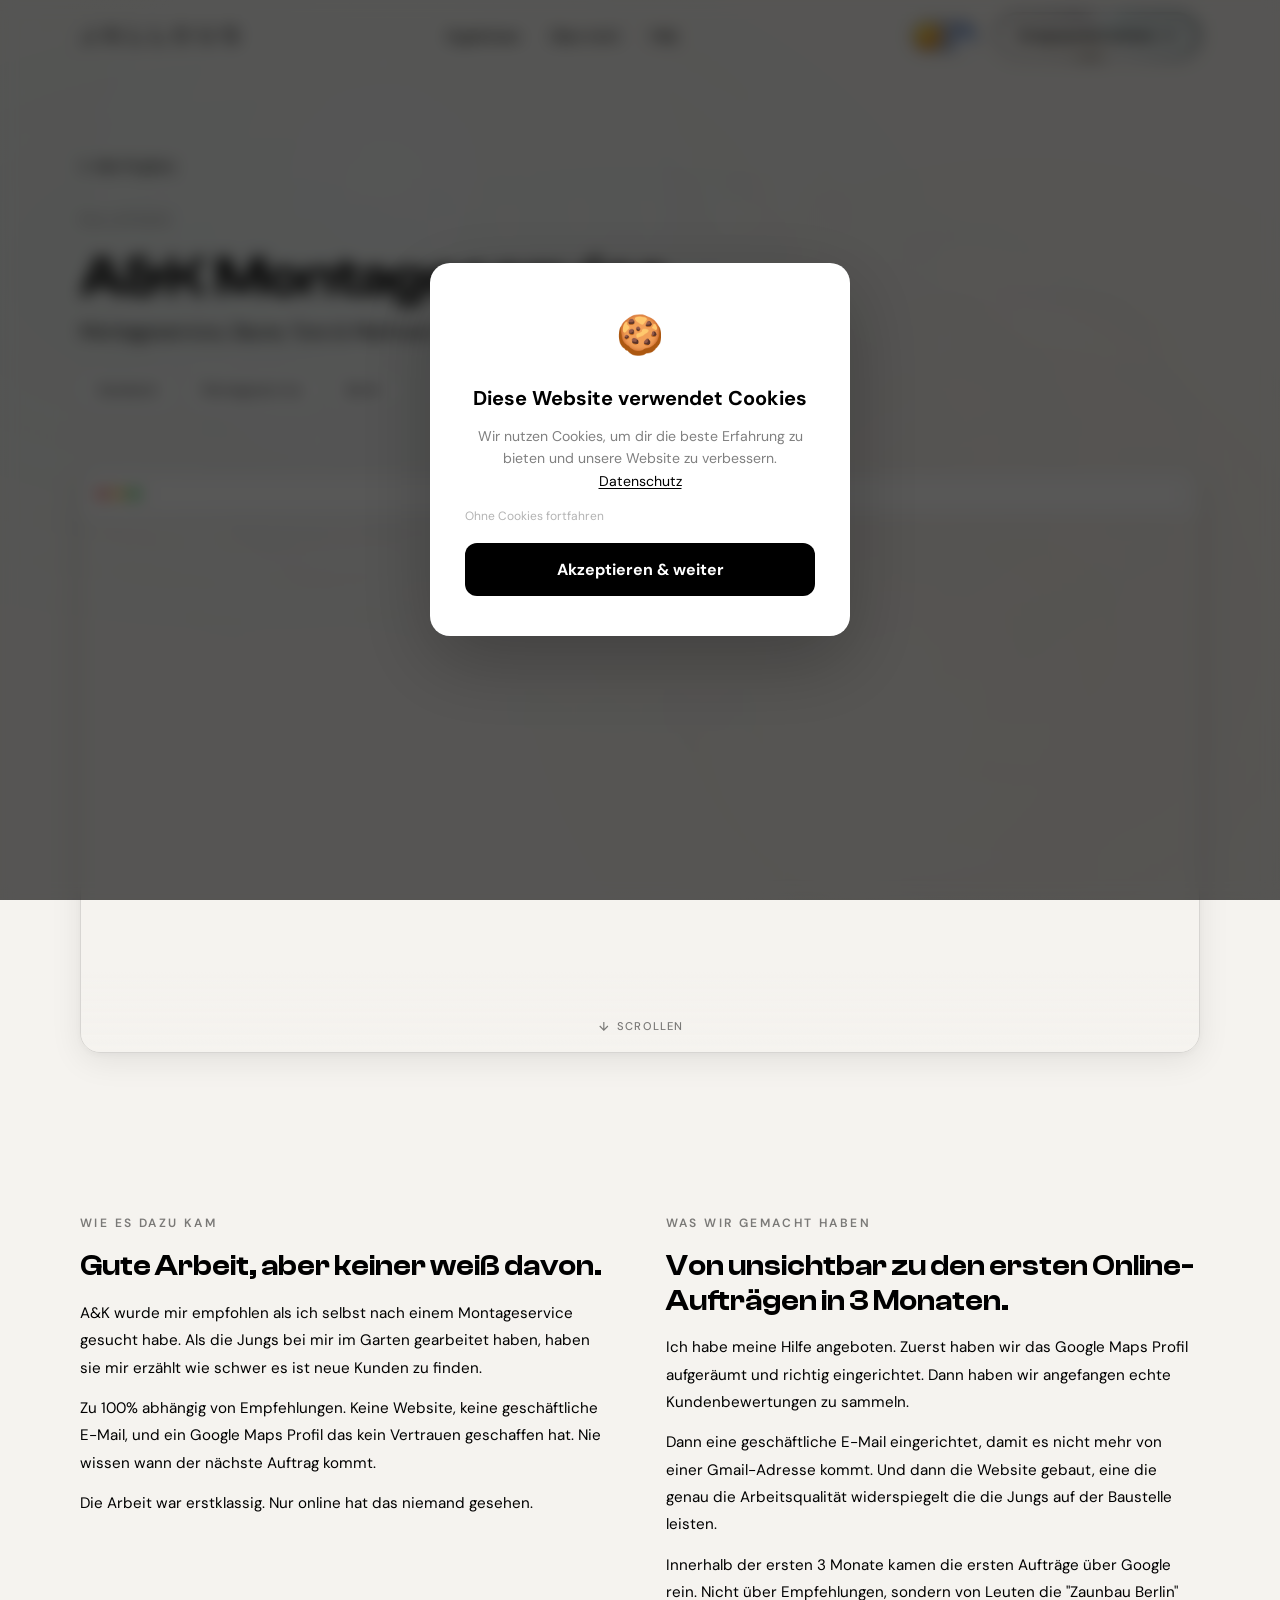
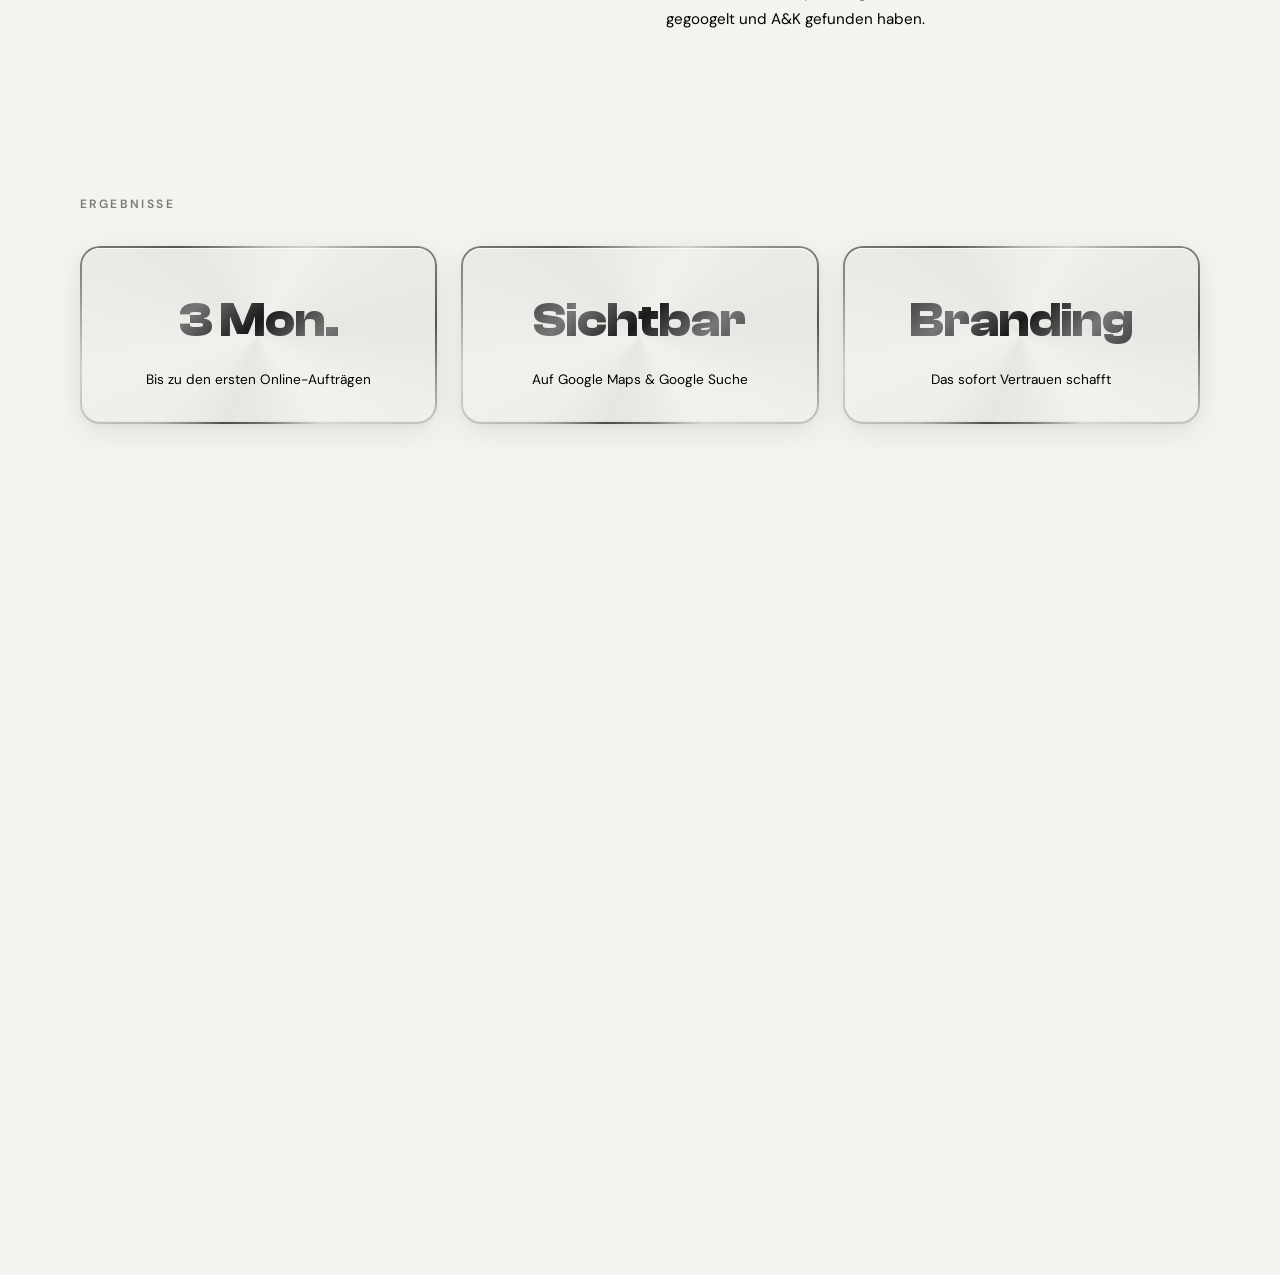
==== commit 6950b08a: "Bellucci case study with real Google Ads + Meta Ads data, site-wide improvements - Bellucci page: re" ====
--- a/projekte/ak-montageservice.html
+++ b/projekte/ak-montageservice.html
@@ -6,6 +6,24 @@
 <title>A&K Montageservice — Fallstudie | Jallous Webdesign</title>
 <meta name="description" content="Wie wir für einen Montageservice in Berlin eine professionelle Website gebaut haben die sofort Vertrauen aufbaut — Zäune, Tore & Markisen.">
 <meta name="robots" content="index, follow">
+<link rel="canonical" href="https://jallous-webdesign.de/projekte/ak-montageservice.html">
+<meta property="og:title" content="A&K Montageservice — Fallstudie | Jallous Webdesign">
+<meta property="og:description" content="Wie wir für einen Montageservice in Berlin eine professionelle Website gebaut haben die sofort Vertrauen aufbaut — Zäune, Tore & Markisen.">
+<meta property="og:type" content="article">
+<meta property="og:url" content="https://jallous-webdesign.de/projekte/ak-montageservice.html">
+<meta property="og:locale" content="de_DE">
+<meta property="og:image" content="https://jallous-webdesign.de/projects/projekt-09.webp">
+<script type="application/ld+json">
+{
+  "@context": "https://schema.org",
+  "@type": "Article",
+  "headline": "A&K Montageservice — Fallstudie",
+  "description": "Wie wir für einen Montageservice in Berlin eine professionelle Website gebaut haben die sofort Vertrauen aufbaut — Zäune, Tore & Markisen.",
+  "author": { "@type": "Person", "name": "Hassan Jallous" },
+  "publisher": { "@type": "Organization", "name": "Jallous Webdesign", "url": "https://jallous-webdesign.de" },
+  "url": "https://jallous-webdesign.de/projekte/ak-montageservice.html"
+}
+</script>
 <link rel="icon" type="image/png" sizes="64x64" href="../logos/favicon-64.png">
 <link rel="icon" type="image/png" sizes="32x32" href="../logos/favicon-32.png">
 <link rel="preconnect" href="https://fonts.googleapis.com">
@@ -13,6 +31,9 @@
 <link href="https://fonts.googleapis.com/css2?family=DM+Sans:ital,opsz,wght@0,9..40,300;0,9..40,400;0,9..40,500;0,9..40,600;0,9..40,700;1,9..40,400&display=swap" rel="stylesheet">
 <link rel="stylesheet" href="../css/shared.css">
 <link rel="stylesheet" href="../css/projekt-detail.css">
+<link rel="stylesheet" href="../css/cc.css">
+<script defer src="../js/cc.js"></script>
+<script defer src="../js/tracking.js"></script>
 </head>
 <body>
 
@@ -108,19 +129,18 @@
   <div class="container">
     <div class="case-grid">
       <div class="case-block reveal">
-        <div class="section-label">DAS PROBLEM</div>
-        <h2>Kein Online-Auftritt. Null Sichtbarkeit. Nur Mundpropaganda.</h2>
-        <p>A&K Montageservice macht professionelle Arbeit: Zäune, Tore, Markisen, Metallarbeiten aller Art. Aber online war die Firma unsichtbar.</p>
-        <p>Kein Google-Ergebnis, keine Website, nichts. Neue Kunden kamen nur über Mundpropaganda.</p>
-        <p>Das hat funktioniert, aber nur solange die Konkurrenz nicht online war. Und die ist es längst.</p>
-        <p>Wer heute "Zaunbau Berlin" googelt, findet zehn Anbieter, aber nicht A&K.</p>
+        <div class="section-label">WIE ES DAZU KAM</div>
+        <h2>Gute Arbeit, aber keiner weiß davon.</h2>
+        <p>A&K wurde mir empfohlen als ich selbst nach einem Montageservice gesucht habe. Als die Jungs bei mir im Garten gearbeitet haben, haben sie mir erzählt wie schwer es ist neue Kunden zu finden.</p>
+        <p>Zu 100% abhängig von Empfehlungen. Keine Website, keine geschäftliche E-Mail, und ein Google Maps Profil das kein Vertrauen geschaffen hat. Nie wissen wann der nächste Auftrag kommt.</p>
+        <p>Die Arbeit war erstklassig. Nur online hat das niemand gesehen.</p>
       </div>
       <div class="case-block reveal reveal-delay-1">
-        <div class="section-label">DIE LÖSUNG</div>
-        <h2>Professionelle Website die sofort Vertrauen aufbaut.</h2>
-        <p>Wir haben eine Website gebaut die A&K vom ersten Klick an als etablierten Profi positioniert.</p>
-        <p>Klare Leistungsübersicht, echte Projektbilder, Google-Bewertungen prominent eingebunden, Partner-Logos (Bosch, Hilti, Würth, Makita) als Vertrauenssignal.</p>
-        <p>Mobile-first designt, weil die meisten Kunden vom Handy suchen. Dazu lokales SEO damit A&K bei den richtigen Suchanfragen in Berlin gefunden wird.</p>
+        <div class="section-label">WAS WIR GEMACHT HABEN</div>
+        <h2>Von unsichtbar zu den ersten Online-Aufträgen in 3 Monaten.</h2>
+        <p>Ich habe meine Hilfe angeboten. Zuerst haben wir das Google Maps Profil aufgeräumt und richtig eingerichtet. Dann haben wir angefangen echte Kundenbewertungen zu sammeln.</p>
+        <p>Dann eine geschäftliche E-Mail eingerichtet, damit es nicht mehr von einer Gmail-Adresse kommt. Und dann die Website gebaut, eine die genau die Arbeitsqualität widerspiegelt die die Jungs auf der Baustelle leisten.</p>
+        <p>Innerhalb der ersten 3 Monate kamen die ersten Aufträge über Google rein. Nicht über Empfehlungen, sondern von Leuten die "Zaunbau Berlin" gegoogelt und A&K gefunden haben.</p>
       </div>
     </div>
   </div>
@@ -132,16 +152,16 @@
     <div class="section-label">ERGEBNISSE</div>
     <div class="results-grid">
       <div class="result-card glass reveal">
-        <span class="result-number chrome-text">n/a</span>
-        <span class="result-label">Anfragen über Website</span>
+        <span class="result-number chrome-text">3 Mon.</span>
+        <span class="result-label">Bis zu den ersten Online-Aufträgen</span>
       </div>
       <div class="result-card glass reveal reveal-delay-1">
-        <span class="result-number chrome-text">n/a</span>
-        <span class="result-label">Google Sichtbarkeit</span>
+        <span class="result-number chrome-text">Sichtbar</span>
+        <span class="result-label">Auf Google Maps & Google Suche</span>
       </div>
       <div class="result-card glass reveal reveal-delay-2">
-        <span class="result-number chrome-text">0→1</span>
-        <span class="result-label">Von unsichtbar zu professionell online</span>
+        <span class="result-number chrome-text">Branding</span>
+        <span class="result-label">Das sofort Vertrauen schafft</span>
       </div>
     </div>
   </div>
@@ -171,7 +191,8 @@
       <a href="/#bewerbung" class="footer-cta">Erstgespräch sichern <span class="btn-arrow">→</span></a>
     </div>
     <div class="footer-legal">
-      © 2026 Jallous Webdesign · Cortex Made LLC · <a href="#">Impressum</a> · <a href="#">Datenschutz</a> · <a href="#">AGBs</a>
+      <span class="footer-copy">© 2026 Jallous Webdesign · Cortex Made LLC</span>
+      <span class="footer-links"><a href="../impressum.html">Impressum</a> · <a href="../datenschutz.html">Datenschutz</a> · <a href="../agb.html">AGBs</a></span>
     </div>
   </div>
 </footer>
--- a/css/shared.css
+++ b/css/shared.css
@@ -46,11 +46,11 @@
   --glass-border: rgba(0,0,0,0.12);
   --glass-border-strong: rgba(0,0,0,0.22);
   --glass-shadow: rgba(0,0,0,0.06);
-  --text-primary: #1a1a1a;
-  --text-secondary: rgba(0,0,0,0.55);
-  --text-muted: rgba(0,0,0,0.35);
-  --chrome-gradient: linear-gradient(135deg, #444 0%, #888 20%, #bbb 40%, #666 50%, #bbb 60%, #888 80%, #444 100%);
-  --chrome-text-gradient: linear-gradient(135deg, #555 0%, #999 20%, #bbb 40%, #777 50%, #bbb 60%, #999 80%, #555 100%);
+  --text-primary: #000;
+  --text-secondary: #000;
+  --text-muted: rgba(0,0,0,0.5);
+  --chrome-gradient: linear-gradient(135deg, #222 0%, #555 20%, #888 40%, #333 50%, #888 60%, #555 80%, #222 100%);
+  --chrome-text-gradient: linear-gradient(135deg, #1a1a1a 0%, #444 15%, #777 30%, #1a1a1a 50%, #777 70%, #444 85%, #1a1a1a 100%);
   --blur-amount: 20px;
   --card-shadow: 0 8px 32px rgba(0,0,0,0.08), 0 2px 8px rgba(0,0,0,0.04);
   --card-shadow-hover: 0 16px 48px rgba(0,0,0,0.12), 0 4px 12px rgba(0,0,0,0.06);
@@ -72,9 +72,9 @@
   --glass-border: rgba(255,255,255,0.1);
   --glass-border-strong: rgba(255,255,255,0.18);
   --glass-shadow: rgba(0,0,0,0.3);
-  --text-primary: #e8e8e8;
-  --text-secondary: rgba(255,255,255,0.5);
-  --text-muted: rgba(255,255,255,0.45);
+  --text-primary: #fff;
+  --text-secondary: #fff;
+  --text-muted: rgba(255,255,255,0.6);
   --chrome-gradient: linear-gradient(135deg, #2a2a2a 0%, #555 15%, #888 25%, #ccc 35%, #fff 50%, #ccc 65%, #888 75%, #555 85%, #2a2a2a 100%);
   --chrome-text-gradient: linear-gradient(135deg, #666 0%, #ccc 20%, #fff 40%, #999 50%, #fff 60%, #ccc 80%, #666 100%);
   --blur-amount: 24px;
@@ -95,9 +95,9 @@
     --glass-border: rgba(255,255,255,0.1);
     --glass-border-strong: rgba(255,255,255,0.18);
     --glass-shadow: rgba(0,0,0,0.3);
-    --text-primary: #e8e8e8;
-    --text-secondary: rgba(255,255,255,0.5);
-    --text-muted: rgba(255,255,255,0.45);
+    --text-primary: #fff;
+    --text-secondary: #fff;
+    --text-muted: rgba(255,255,255,0.6);
       --chrome-gradient: linear-gradient(135deg, #2a2a2a 0%, #555 15%, #888 25%, #ccc 35%, #fff 50%, #ccc 65%, #888 75%, #555 85%, #2a2a2a 100%);
     --chrome-text-gradient: linear-gradient(135deg, #666 0%, #ccc 20%, #fff 40%, #999 50%, #fff 60%, #ccc 80%, #666 100%);
     --blur-amount: 24px;
@@ -138,6 +138,12 @@
   overflow-x: hidden;
   -webkit-font-smoothing: antialiased;
   -moz-osx-font-smoothing: grayscale;
+}
+
+/* Performance: skip rendering off-screen sections */
+section {
+  content-visibility: auto;
+  contain-intrinsic-size: auto 500px;
 }
 
 /* ═══════════════════════════════════════════════
@@ -973,6 +979,8 @@
 .featured-card {
   padding: 0;
   overflow: hidden;
+  display: flex;
+  flex-direction: column;
   transition: transform 0.3s var(--ease-out-expo), box-shadow 0.3s;
 }
 
@@ -997,12 +1005,13 @@
 a.portfolio-card {
   text-decoration: none;
   color: inherit;
-  display: block;
 }
 
 .portfolio-card {
   padding: 0;
   overflow: hidden;
+  display: flex;
+  flex-direction: column;
 }
 
 .portfolio-card > img {
@@ -1014,10 +1023,24 @@
 
 .portfolio-card > div {
   padding: 1.5rem;
+  flex: 1;
+  display: flex;
+  flex-direction: column;
+}
+
+.portfolio-card > div .portfolio-link {
+  margin-top: auto;
 }
 
 .featured-content {
   padding: 2rem 2.5rem 2.5rem;
+  flex: 1;
+  display: flex;
+  flex-direction: column;
+}
+
+.featured-content .portfolio-link {
+  margin-top: auto;
 }
 
 .featured-content h3 {
@@ -1063,8 +1086,89 @@
   border: 1.5px solid var(--glass-border);
 }
 
+.featured-result.chrome-oval {
+  display: flex;
+  flex-wrap: wrap;
+  align-items: center;
+  justify-content: center;
+  gap: 0.4rem 0.6rem;
+  text-align: center;
+  padding: 1rem 1.5rem;
+  margin-top: 1rem;
+  border: 2px solid transparent;
+  background:
+    linear-gradient(rgba(245,243,239,0.95), rgba(245,243,239,0.95)) padding-box,
+    conic-gradient(
+      from var(--chrome-angle),
+      #b0b0b0 0%, #d0d0d0 8%, #8a8a8a 16%, #555 24%,
+      #c0c0c0 32%, #d8d8d8 40%, #777 48%, #4a4a4a 56%,
+      #b5b5b5 64%, #d0d0d0 72%, #888 80%, #555 88%, #b0b0b0 100%
+    ) border-box;
+  animation: chrome-border-rotate 3s linear infinite;
+}
+
+[data-theme="dark"] .featured-result.chrome-oval {
+  background:
+    linear-gradient(rgba(14,14,14,0.95), rgba(14,14,14,0.95)) padding-box,
+    conic-gradient(
+      from var(--chrome-angle),
+      #222 0%, #fafafa 8%, #888 16%, #444 24%,
+      #ddd 32%, #fff 40%, #777 48%, #333 56%,
+      #bbb 64%, #eee 72%, #666 80%, #444 88%, #222 100%
+    ) border-box;
+}
+
+.featured-result .result-item {
+  white-space: nowrap;
+  font-size: 0.85rem;
+  font-weight: 500;
+  color: var(--text-primary);
+}
+
+.featured-result .result-item .chrome-text {
+  font-weight: 700;
+}
+
+.featured-result .result-item:last-of-type {
+  font-weight: 600;
+}
+
+.featured-result .result-sep {
+  color: var(--text-muted);
+  font-weight: 300;
+  opacity: 0.5;
+}
+
 .featured-result .chrome-text {
   font-weight: 700;
+}
+
+.result-break {
+  width: 100%;
+}
+
+@media (max-width: 768px) {
+  .result-break {
+    display: none;
+  }
+  .featured-result.chrome-oval {
+    flex-direction: column;
+    border-radius: var(--card-radius);
+    gap: 0.6rem;
+    padding: 1rem 1.2rem;
+  }
+
+  .featured-result .result-sep {
+    display: none;
+  }
+
+  .featured-content .portfolio-link {
+    margin-top: 1.5rem;
+  }
+
+  .featured-result .result-item {
+    font-size: 0.9rem;
+  }
 }
 
 @media (min-width: 769px) {
@@ -1165,6 +1269,16 @@
   font-size: 0.8rem;
   color: var(--text-muted);
   margin-top: 1rem;
+  display: flex;
+  justify-content: center;
+  align-items: center;
+  gap: 1.5rem;
+  flex-wrap: wrap;
+}
+
+.footer-legal .footer-links {
+  display: flex;
+  gap: 0.5rem;
 }
 
 .footer-legal a {
@@ -1175,6 +1289,35 @@
 
 .footer-legal a:hover {
   color: var(--text-secondary);
+}
+
+/* Footer — mobile */
+@media (max-width: 600px) {
+  .footer { padding: 2rem 0; }
+
+  .footer-inner {
+    flex-direction: column;
+    align-items: center;
+    text-align: center;
+    gap: 1rem;
+  }
+
+  .footer-legal {
+    flex-direction: column;
+    gap: 0.4rem;
+    margin-top: 0.75rem;
+  }
+
+  .footer-legal .footer-copy {
+    display: block;
+    margin-bottom: 0.25rem;
+  }
+
+  .footer-legal .footer-links {
+    display: flex;
+    justify-content: center;
+    gap: 0.75rem;
+  }
 }
 
 /* ═══════════════════════════════════════════════
--- a/css/projekt-detail.css
+++ b/css/projekt-detail.css
@@ -237,6 +237,43 @@
   text-align: center;
   letter-spacing: 0.02em;
 }
+.beweis-grid {
+  display: grid;
+  grid-template-columns: 1fr;
+  gap: 1.5rem;
+  margin-top: 1.5rem;
+}
+.beweis-item {
+  text-align: center;
+}
+.beweis-grid .beweis-frame {
+  max-width: 100%;
+  padding: 0;
+}
+.beweis-grid .beweis-frame img {
+  border-radius: calc(var(--card-radius) - 3px);
+  width: calc(100% + 8px);
+  height: calc(100% + 8px);
+  margin: -4px;
+  object-fit: cover;
+}
+.beweis-label {
+  display: block;
+  margin-top: 0.6rem;
+  font-size: 0.75rem;
+  font-weight: 500;
+  color: var(--text-muted);
+  text-align: center;
+}
+@media (min-width: 768px) {
+  .beweis-grid {
+    grid-template-columns: 1fr 1fr 1fr;
+    align-items: start;
+  }
+  .beweis-grid-2x2 {
+    grid-template-columns: 1fr 1fr;
+  }
+}
 
 /* ═══════════════════════════════════════════════
    GALLERY
@@ -491,6 +528,87 @@
    MOBILE: Screenshot + Fullscreen Modal
    ═══════════════════════════════════════════════ */
 
+/* Static preview (for sites that block iframes e.g. Shopify) */
+.website-preview-static {
+  display: block;
+  position: relative;
+  height: clamp(450px, 65vh, 700px);
+  border-radius: var(--card-radius);
+  overflow: hidden;
+  box-shadow: var(--card-shadow);
+  border: 1px solid var(--glass-border);
+  text-decoration: none;
+  cursor: pointer;
+  transition: transform 0.3s var(--ease-out-expo), box-shadow 0.3s;
+}
+
+.website-preview-static:hover {
+  transform: translateY(-2px);
+  box-shadow: 0 12px 40px rgba(0,0,0,0.12);
+}
+
+.website-preview-static img {
+  width: 100%;
+  height: calc(100% - 36px);
+  object-fit: cover;
+  object-position: top;
+  display: block;
+}
+
+.website-preview-static::after {
+  content: '';
+  position: absolute;
+  bottom: 0;
+  left: 0;
+  right: 0;
+  height: 80px;
+  background: linear-gradient(to bottom, transparent, var(--bg-primary));
+  pointer-events: none;
+  z-index: 6;
+  opacity: 0.6;
+}
+
+/* Mobile static preview (for sites that block iframes) */
+.website-preview-mobile-static {
+  display: none;
+  position: relative;
+  border-radius: var(--card-radius);
+  overflow: hidden;
+  box-shadow: var(--card-shadow);
+  border: 1px solid var(--glass-border);
+  text-decoration: none;
+}
+
+.website-preview-mobile-static img {
+  width: 100%;
+  display: block;
+}
+
+.website-preview-mobile-static .preview-mobile-open {
+  position: absolute;
+  bottom: 1rem;
+  left: 50%;
+  transform: translateX(-50%);
+  z-index: 7;
+  font-size: 0.7rem;
+  font-weight: 500;
+  letter-spacing: 0.1em;
+  text-transform: uppercase;
+  color: var(--text-muted);
+  display: flex;
+  align-items: center;
+  gap: 0.4rem;
+}
+
+.website-preview-mobile-static .preview-mobile-open svg {
+  width: 14px;
+  height: 14px;
+}
+
+.website-preview-static .preview-scroll-hint {
+  pointer-events: auto;
+}
+
 /* Mobile preview card (hidden on desktop) */
 .website-preview-mobile {
   display: none;
@@ -634,4 +752,10 @@
   .website-preview-mobile {
     display: block;
   }
-}
+  .website-preview-static {
+    display: none;
+  }
+  .website-preview-mobile-static {
+    display: block;
+  }
+}
--- a/css/cc.css
+++ b/css/cc.css
@@ -0,0 +1,142 @@
+/* ═══════════════════════════════════════════════
+   COOKIE CONSENT — Fullscreen Overlay
+   ═══════════════════════════════════════════════ */
+
+.cookie-overlay {
+  position: fixed;
+  inset: 0;
+  z-index: 10000;
+  display: flex;
+  align-items: center;
+  justify-content: center;
+  font-family: 'DM Sans', sans-serif;
+  background: rgba(0, 0, 0, 0.65);
+  backdrop-filter: blur(8px);
+  -webkit-backdrop-filter: blur(8px);
+  opacity: 0;
+  animation: cookieFadeIn 0.4s ease forwards;
+}
+
+@keyframes cookieFadeIn {
+  to { opacity: 1; }
+}
+
+.cookie-box {
+  background: #fff;
+  border-radius: 20px;
+  padding: 2.5rem 2.2rem;
+  max-width: 420px;
+  width: 90%;
+  text-align: center;
+  box-shadow: 0 24px 80px rgba(0, 0, 0, 0.25);
+  transform: scale(0.92);
+  animation: cookiePopIn 0.4s 0.1s cubic-bezier(0.16, 1, 0.3, 1) forwards;
+}
+
+@keyframes cookiePopIn {
+  to { transform: scale(1); }
+}
+
+[data-theme="dark"] .cookie-box {
+  background: #1a1a1a;
+  box-shadow: 0 24px 80px rgba(0, 0, 0, 0.5);
+}
+
+.cookie-icon {
+  font-size: 2.4rem;
+  margin-bottom: 0.8rem;
+  display: block;
+}
+
+.cookie-title {
+  font-size: 1.25rem;
+  font-weight: 700;
+  color: var(--text-primary, #000);
+  margin-bottom: 0.6rem;
+}
+
+.cookie-desc {
+  font-size: 0.88rem;
+  color: var(--text-muted, rgba(0,0,0,0.5));
+  line-height: 1.6;
+  margin-bottom: 1rem;
+}
+
+.cookie-desc a {
+  color: var(--text-secondary, rgba(0,0,0,0.7));
+  text-decoration: underline;
+  text-underline-offset: 2px;
+}
+
+/* Small reject link — between text and button */
+.cookie-reject {
+  display: block;
+  margin-bottom: 1.2rem;
+  font-family: 'DM Sans', sans-serif;
+  font-size: 0.75rem;
+  color: rgba(0, 0, 0, 0.3);
+  background: none;
+  border: none;
+  cursor: pointer;
+  text-decoration: none;
+  transition: color 0.2s;
+}
+
+.cookie-reject:hover {
+  color: rgba(0, 0, 0, 0.5);
+}
+
+[data-theme="dark"] .cookie-reject {
+  color: rgba(255, 255, 255, 0.25);
+}
+
+[data-theme="dark"] .cookie-reject:hover {
+  color: rgba(255, 255, 255, 0.4);
+}
+
+/* Big accept button */
+.cookie-accept {
+  display: block;
+  width: 100%;
+  padding: 1rem;
+  font-family: 'DM Sans', sans-serif;
+  font-size: 1rem;
+  font-weight: 700;
+  color: #fff;
+  background: #000;
+  border: none;
+  border-radius: 12px;
+  cursor: pointer;
+  transition: transform 0.2s, box-shadow 0.2s;
+}
+
+.cookie-accept:hover {
+  transform: translateY(-2px);
+  box-shadow: 0 8px 24px rgba(0, 0, 0, 0.2);
+}
+
+.cookie-accept:active {
+  transform: translateY(0);
+}
+
+[data-theme="dark"] .cookie-accept {
+  background: #fff;
+  color: #000;
+}
+
+/* ── Mobile ── */
+@media (max-width: 600px) {
+  .cookie-box {
+    padding: 2rem 1.5rem;
+    border-radius: 16px;
+  }
+
+  .cookie-title {
+    font-size: 1.1rem;
+  }
+
+  .cookie-accept {
+    font-size: 0.95rem;
+    padding: 0.9rem;
+  }
+}
